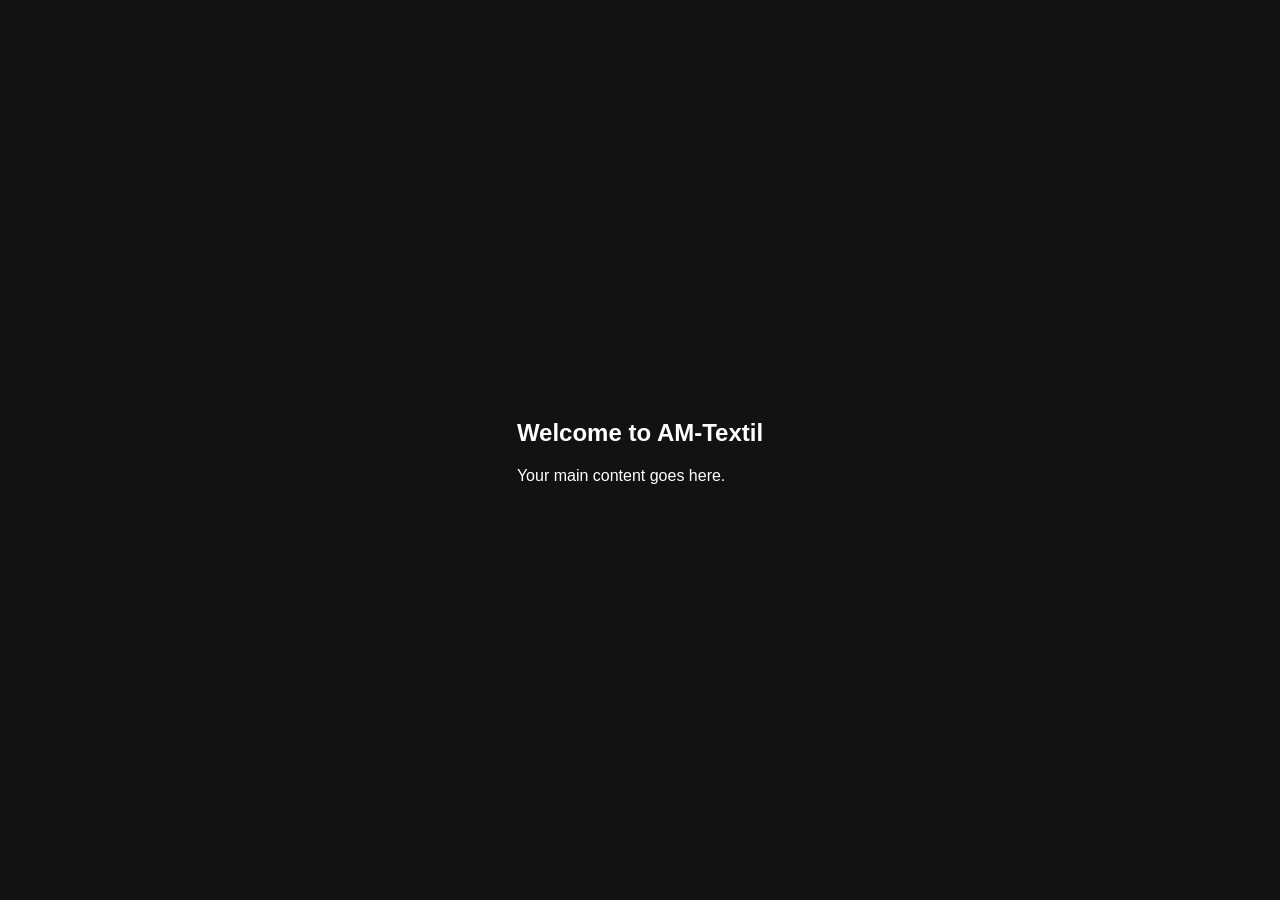
==== index.html @ fe7cc232 "Create index.html file with splash screen for AM-Textil" ====
<!DOCTYPE html>
<html lang="en">
<head>
    <meta charset="UTF-8">
    <meta name="viewport" content="width=device-width, initial-scale=1.0">
    <title>AM-Textil</title>
    <style>
        body, html {
            height: 100%;
            margin: 0;
            display: flex;
            justify-content: center;
            align-items: center;
            background-color: #121212;
            color: white;
            font-family: Arial, sans-serif;
            opacity: 0;
            animation: fadeIn 1s forwards;
        }
        @keyframes fadeIn {
            to { opacity: 1; }
        }
        .splash {
            position: absolute;
            top: 0;
            left: 0;
            right: 0;
            bottom: 0;
            display: flex;
            justify-content: center;
            align-items: center;
            background-color: rgba(18, 18, 18, 0.9);
            animation: splashFadeOut 2s 3s forwards;
        }
        @keyframes splashFadeOut {
            to { opacity: 0; }
        }
        .main {
            display: none;
        }
    </style>
    <script>
        window.onload = function() {
            document.querySelector('.splash').style.display = 'none';
            document.querySelector('.main').style.display = 'block';
        };
    </script>
</head>
<body>
    <div class="splash">
        <h1>AM-Textil</h1>
    </div>
    <div class="main">
        <h2>Welcome to AM-Textil</h2>
        <p>Your main content goes here.</p>
    </div>
</body>
</html>
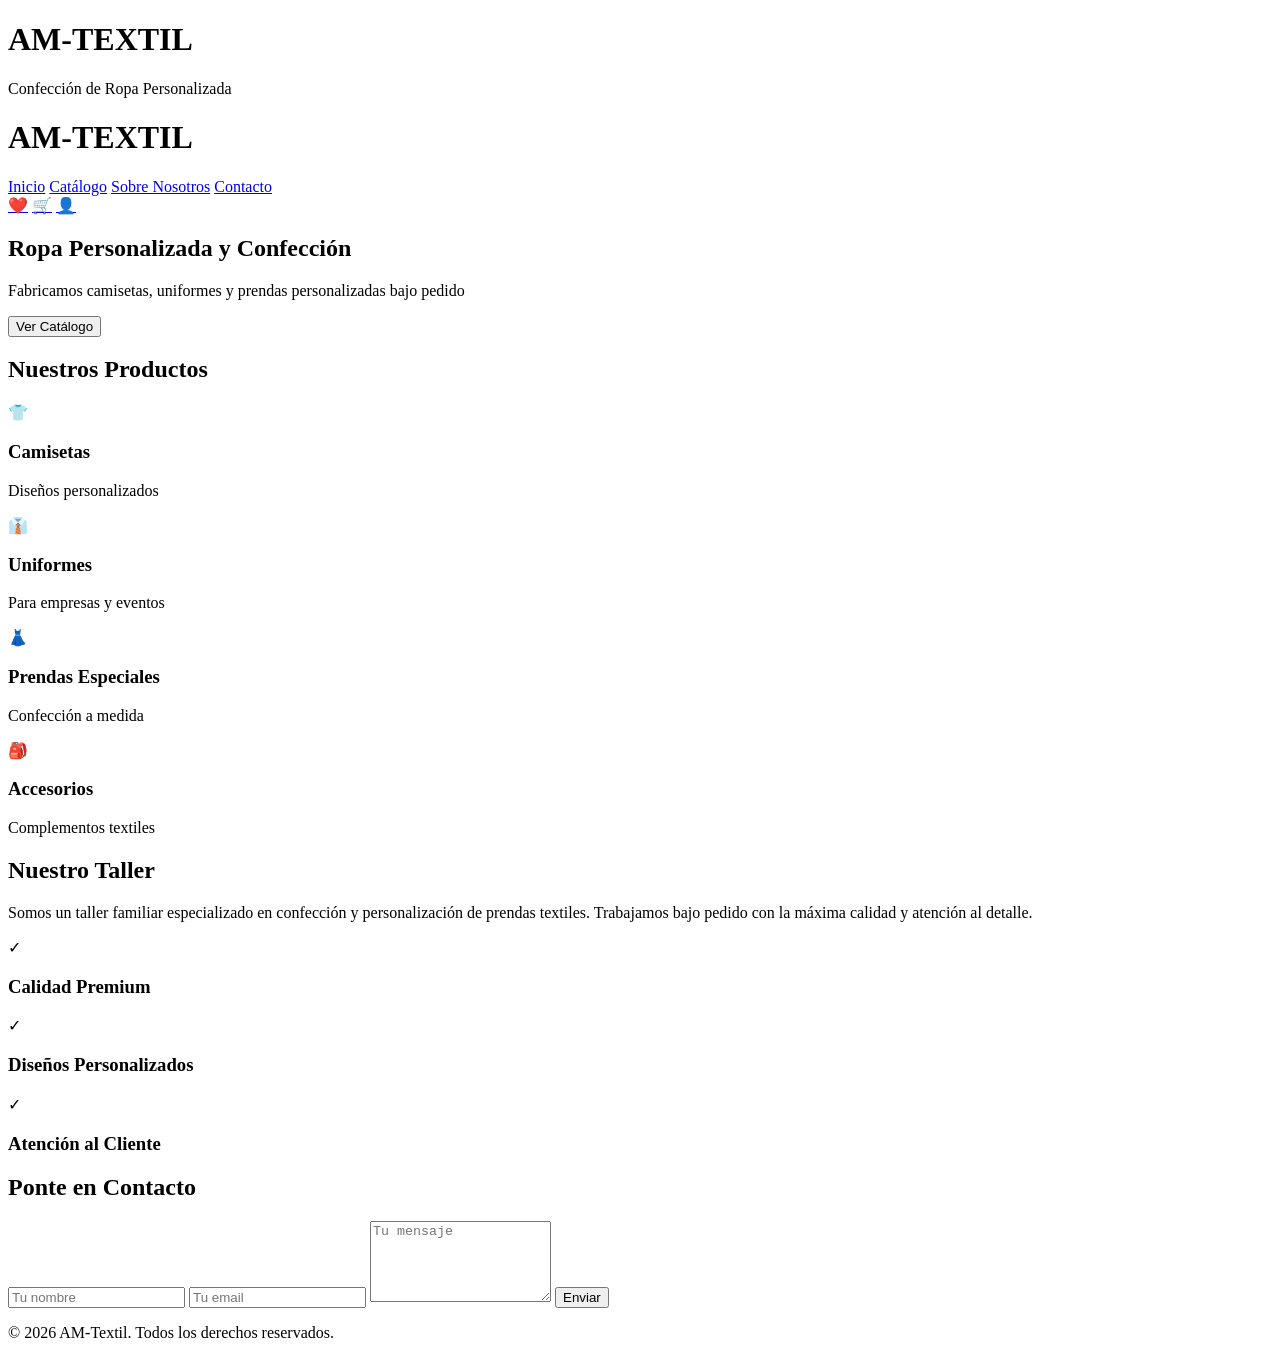
==== commit cc868c1b: "Add index.html with initial structure" ====
--- a/index.html
+++ b/index.html
@@ -1,58 +1,116 @@
 <!DOCTYPE html>
-<html lang="en">
+<html lang="es">
 <head>
     <meta charset="UTF-8">
     <meta name="viewport" content="width=device-width, initial-scale=1.0">
-    <title>AM-Textil</title>
-    <style>
-        body, html {
-            height: 100%;
-            margin: 0;
-            display: flex;
-            justify-content: center;
-            align-items: center;
-            background-color: #121212;
-            color: white;
-            font-family: Arial, sans-serif;
-            opacity: 0;
-            animation: fadeIn 1s forwards;
-        }
-        @keyframes fadeIn {
-            to { opacity: 1; }
-        }
-        .splash {
-            position: absolute;
-            top: 0;
-            left: 0;
-            right: 0;
-            bottom: 0;
-            display: flex;
-            justify-content: center;
-            align-items: center;
-            background-color: rgba(18, 18, 18, 0.9);
-            animation: splashFadeOut 2s 3s forwards;
-        }
-        @keyframes splashFadeOut {
-            to { opacity: 0; }
-        }
-        .main {
-            display: none;
-        }
-    </style>
-    <script>
-        window.onload = function() {
-            document.querySelector('.splash').style.display = 'none';
-            document.querySelector('.main').style.display = 'block';
-        };
-    </script>
+    <title>AM-Textil - Confección de Ropa</title>
+    <link rel="stylesheet" href="styles.css">
 </head>
 <body>
-    <div class="splash">
-        <h1>AM-Textil</h1>
+    <!-- SPLASH SCREEN -->
+    <div id="splash" class="splash-screen">
+        <div class="splash-content">
+            <h1 class="splash-title">AM-TEXTIL</h1>
+            <p class="splash-subtitle">Confección de Ropa Personalizada</p>
+            <div class="splash-line"></div>
+        </div>
     </div>
-    <div class="main">
-        <h2>Welcome to AM-Textil</h2>
-        <p>Your main content goes here.</p>
+
+    <!-- PÁGINA PRINCIPAL -->
+    <div id="mainContent" class="main-content">
+        <!-- HEADER -->
+        <header class="header">
+            <div class="header-container">
+                <div class="logo">
+                    <h1>AM-TEXTIL</h1>
+                </div>
+                <nav class="navbar">
+                    <a href="#inicio">Inicio</a>
+                    <a href="#catalogo">Catálogo</a>
+                    <a href="#sobre">Sobre Nosotros</a>
+                    <a href="#contacto">Contacto</a>
+                </nav>
+                <div class="header-icons">
+                    <a href="#" class="icon">❤️</a>
+                    <a href="#" class="icon">🛒</a>
+                    <a href="#" class="icon">👤</a>
+                </div>
+            </div>
+        </header>
+
+        <!-- HERO SECTION -->
+        <section id="inicio" class="hero">
+            <div class="hero-content">
+                <h2>Ropa Personalizada y Confección</h2>
+                <p>Fabricamos camisetas, uniformes y prendas personalizadas bajo pedido</p>
+                <button class="btn-primary">Ver Catálogo</button>
+            </div>
+        </section>
+
+        <!-- SECCIÓN DE CATEGORÍAS -->
+        <section id="catalogo" class="categories">
+            <h2>Nuestros Productos</h2>
+            <div class="categories-grid">
+                <div class="category-card">
+                    <div class="category-image">👕</div>
+                    <h3>Camisetas</h3>
+                    <p>Diseños personalizados</p>
+                </div>
+                <div class="category-card">
+                    <div class="category-image">👔</div>
+                    <h3>Uniformes</h3>
+                    <p>Para empresas y eventos</p>
+                </div>
+                <div class="category-card">
+                    <div class="category-image">👗</div>
+                    <h3>Prendas Especiales</h3>
+                    <p>Confección a medida</p>
+                </div>
+                <div class="category-card">
+                    <div class="category-image">🎒</div>
+                    <h3>Accesorios</h3>
+                    <p>Complementos textiles</p>
+                </div>
+            </div>
+        </section>
+
+        <!-- SECCIÓN SOBRE NOSOTROS -->
+        <section id="sobre" class="about">
+            <h2>Nuestro Taller</h2>
+            <p>Somos un taller familiar especializado en confección y personalización de prendas textiles. Trabajamos bajo pedido con la máxima calidad y atención al detalle.</p>
+            <div class="about-features">
+                <div class="feature">
+                    <span class="feature-icon">✓</span>
+                    <h3>Calidad Premium</h3>
+                </div>
+                <div class="feature">
+                    <span class="feature-icon">✓</span>
+                    <h3>Diseños Personalizados</h3>
+                </div>
+                <div class="feature">
+                    <span class="feature-icon">✓</span>
+                    <h3>Atención al Cliente</h3>
+                </div>
+            </div>
+        </section>
+
+        <!-- SECCIÓN CONTACTO -->
+        <section id="contacto" class="contact">
+            <h2>Ponte en Contacto</h2>
+            <form class="contact-form">
+                <input type="text" placeholder="Tu nombre" required>
+                <input type="email" placeholder="Tu email" required>
+                <textarea placeholder="Tu mensaje" rows="5" required></textarea>
+                <button type="submit" class="btn-primary">Enviar</button>
+            </form>
+        </section>
+
+        <!-- FOOTER -->
+        <footer class="footer">
+            <p>&copy; 2026 AM-Textil. Todos los derechos reservados.</p>
+        </footer>
     </div>
+
+    <script src="script.js"></script>
 </body>
 </html>
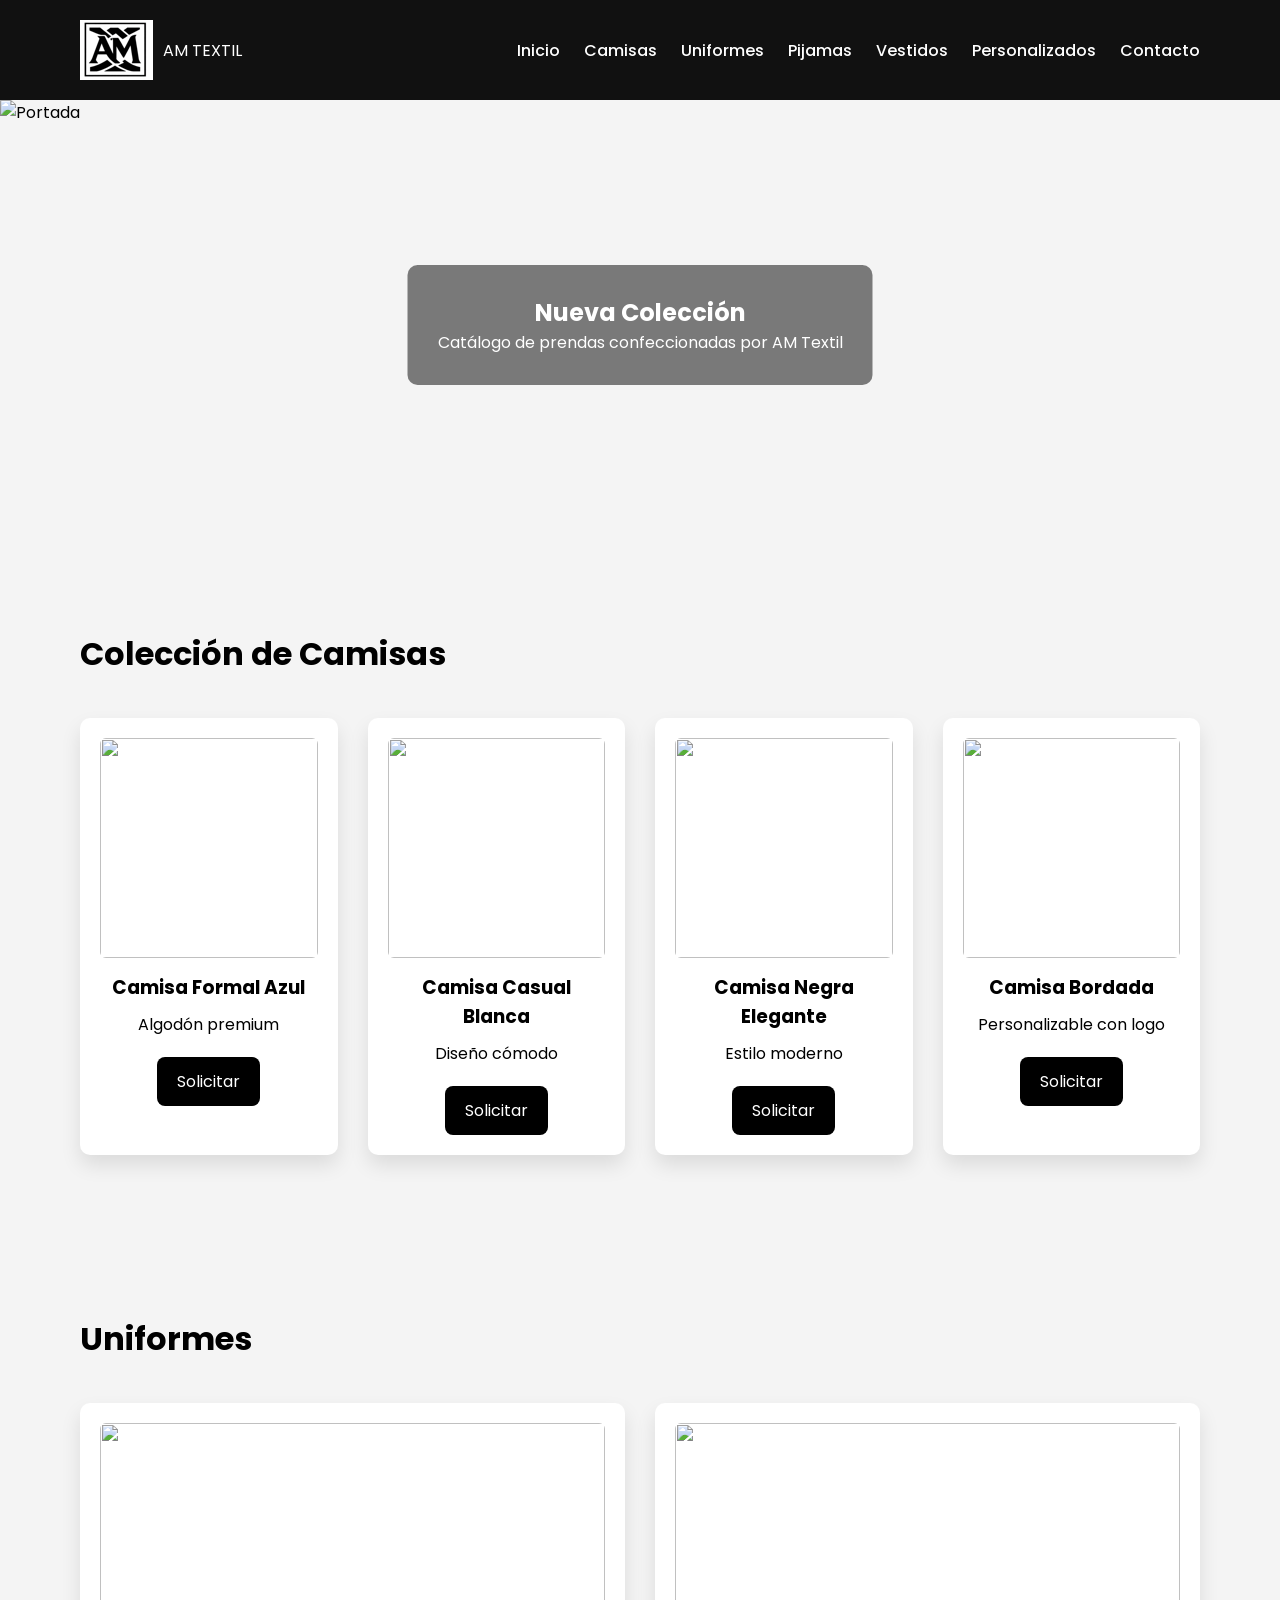
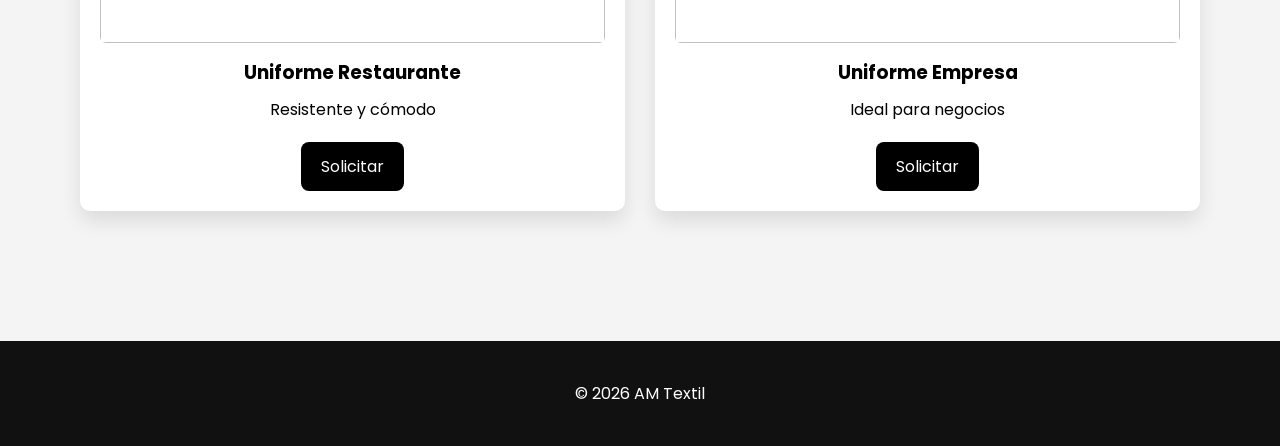
==== commit 83346903: "SE AGREGARON EL RESTO DE VISTAS SE AGREGARON VISTAS" ====
--- a/index.html
+++ b/index.html
@@ -1,116 +1,121 @@
 <!DOCTYPE html>
 <html lang="es">
 <head>
-    <meta charset="UTF-8">
-    <meta name="viewport" content="width=device-width, initial-scale=1.0">
-    <title>AM-Textil - Confección de Ropa</title>
-    <link rel="stylesheet" href="styles.css">
+<meta charset="UTF-8">
+<meta name="viewport" content="width=device-width, initial-scale=1.0">
+
+<title>Catálogo AM Textil</title>
+
+<link rel="stylesheet" href="styles.css">
+
+<link href="https://fonts.googleapis.com/css2?family=Poppins:wght@300;400;600;700&display=swap" rel="stylesheet">
+
 </head>
+
 <body>
-    <!-- SPLASH SCREEN -->
-    <div id="splash" class="splash-screen">
-        <div class="splash-content">
-            <h1 class="splash-title">AM-TEXTIL</h1>
-            <p class="splash-subtitle">Confección de Ropa Personalizada</p>
-            <div class="splash-line"></div>
-        </div>
-    </div>
 
-    <!-- PÁGINA PRINCIPAL -->
-    <div id="mainContent" class="main-content">
-        <!-- HEADER -->
-        <header class="header">
-            <div class="header-container">
-                <div class="logo">
-                    <h1>AM-TEXTIL</h1>
-                </div>
-                <nav class="navbar">
-                    <a href="#inicio">Inicio</a>
-                    <a href="#catalogo">Catálogo</a>
-                    <a href="#sobre">Sobre Nosotros</a>
-                    <a href="#contacto">Contacto</a>
-                </nav>
-                <div class="header-icons">
-                    <a href="#" class="icon">❤️</a>
-                    <a href="#" class="icon">🛒</a>
-                    <a href="#" class="icon">👤</a>
-                </div>
-            </div>
-        </header>
+<header class="header">
 
-        <!-- HERO SECTION -->
-        <section id="inicio" class="hero">
-            <div class="hero-content">
-                <h2>Ropa Personalizada y Confección</h2>
-                <p>Fabricamos camisetas, uniformes y prendas personalizadas bajo pedido</p>
-                <button class="btn-primary">Ver Catálogo</button>
-            </div>
-        </section>
+<div class="brand">
+    <img src="images/logo.png" alt="AM Textil" class="logo">
+    <span>AM TEXTIL</span>
+</div>
 
-        <!-- SECCIÓN DE CATEGORÍAS -->
-        <section id="catalogo" class="categories">
-            <h2>Nuestros Productos</h2>
-            <div class="categories-grid">
-                <div class="category-card">
-                    <div class="category-image">👕</div>
-                    <h3>Camisetas</h3>
-                    <p>Diseños personalizados</p>
-                </div>
-                <div class="category-card">
-                    <div class="category-image">👔</div>
-                    <h3>Uniformes</h3>
-                    <p>Para empresas y eventos</p>
-                </div>
-                <div class="category-card">
-                    <div class="category-image">👗</div>
-                    <h3>Prendas Especiales</h3>
-                    <p>Confección a medida</p>
-                </div>
-                <div class="category-card">
-                    <div class="category-image">🎒</div>
-                    <h3>Accesorios</h3>
-                    <p>Complementos textiles</p>
-                </div>
-            </div>
-        </section>
+<nav>
+<a href="index.html">Inicio</a>
+<a href="camisas.html">Camisas</a>
+<a href="uniformes.html">Uniformes</a>
+<a href="pijamas.html">Pijamas</a>
+<a href="vestidos.html">Vestidos</a>
+<a href="personalizados.html">Personalizados</a>
+<a href="contacto.html">Contacto</a>
+</nav>
 
-        <!-- SECCIÓN SOBRE NOSOTROS -->
-        <section id="sobre" class="about">
-            <h2>Nuestro Taller</h2>
-            <p>Somos un taller familiar especializado en confección y personalización de prendas textiles. Trabajamos bajo pedido con la máxima calidad y atención al detalle.</p>
-            <div class="about-features">
-                <div class="feature">
-                    <span class="feature-icon">✓</span>
-                    <h3>Calidad Premium</h3>
-                </div>
-                <div class="feature">
-                    <span class="feature-icon">✓</span>
-                    <h3>Diseños Personalizados</h3>
-                </div>
-                <div class="feature">
-                    <span class="feature-icon">✓</span>
-                    <h3>Atención al Cliente</h3>
-                </div>
-            </div>
-        </section>
+</header>
 
-        <!-- SECCIÓN CONTACTO -->
-        <section id="contacto" class="contact">
-            <h2>Ponte en Contacto</h2>
-            <form class="contact-form">
-                <input type="text" placeholder="Tu nombre" required>
-                <input type="email" placeholder="Tu email" required>
-                <textarea placeholder="Tu mensaje" rows="5" required></textarea>
-                <button type="submit" class="btn-primary">Enviar</button>
-            </form>
-        </section>
 
-        <!-- FOOTER -->
-        <footer class="footer">
-            <p>&copy; 2026 AM-Textil. Todos los derechos reservados.</p>
-        </footer>
-    </div>
+<section class="hero">
 
-    <script src="script.js"></script>
+<img src="images/portada.jpg" alt="Portada">
+
+<div class="hero-text">
+
+<h2>Nueva Colección</h2>
+
+<p>Catálogo de prendas confeccionadas por AM Textil</p>
+
+</div>
+
+</section>
+
+
+<section class="catalog">
+
+<h2>Colección de Camisas</h2>
+
+<div class="products">
+
+<div class="product">
+<img src="images/camisa1.jpg" alt="">
+<h3>Camisa Formal Azul</h3>
+<p>Algodón premium</p>
+<a class="btn" href="#">Solicitar</a>
+</div>
+
+<div class="product">
+<img src="images/camisa2.jpg" alt="">
+<h3>Camisa Casual Blanca</h3>
+<p>Diseño cómodo</p>
+<a class="btn" href="#">Solicitar</a>
+</div>
+
+<div class="product">
+<img src="images/camisa3.jpg" alt="">
+<h3>Camisa Negra Elegante</h3>
+<p>Estilo moderno</p>
+<a class="btn" href="#">Solicitar</a>
+</div>
+
+<div class="product">
+<img src="images/camisa1.jpg" alt="">
+<h3>Camisa Bordada</h3>
+<p>Personalizable con logo</p>
+<a class="btn" href="#">Solicitar</a>
+</div>
+
+</div>
+
+</section>
+
+
+<section class="catalog">
+
+<h2>Uniformes</h2>
+
+<div class="products">
+
+<div class="product">
+<img src="images/camisa2.jpg" alt="">
+<h3>Uniforme Restaurante</h3>
+<p>Resistente y cómodo</p>
+<a class="btn" href="#">Solicitar</a>
+</div>
+
+<div class="product">
+<img src="images/camisa3.jpg" alt="">
+<h3>Uniforme Empresa</h3>
+<p>Ideal para negocios</p>
+<a class="btn" href="#">Solicitar</a>
+</div>
+
+</div>
+
+</section>
+
+
+<footer>
+<p>© 2026 AM Textil</p>
+</footer>
+
 </body>
 </html>
--- a/styles.css
+++ b/styles.css
@@ -0,0 +1,244 @@
+*{
+margin:0;
+padding:0;
+box-sizing:border-box;
+}
+
+body{
+font-family:'Poppins',sans-serif;
+background:#f4f4f4;
+}
+
+/* HEADER */
+.header{
+display:flex;
+justify-content:space-between;
+align-items:center;
+padding:20px 80px;
+background:#111;
+color:white;
+}
+
+.brand{
+display:flex;
+align-items:center;
+gap:10px;
+}
+
+.logo{
+height:60px;
+}
+
+.header nav a{
+color:white;
+margin-left:20px;
+text-decoration:none;
+font-weight:500;
+}
+
+/* HERO */
+.hero{
+position:relative;
+height:450px;
+overflow:hidden;
+}
+
+.hero img{
+width:100%;
+height:100%;
+object-fit:cover;
+}
+
+.hero-text{
+position:absolute;
+top:50%;
+left:50%;
+transform:translate(-50%,-50%);
+color:white;
+text-align:center;
+background:rgba(0,0,0,0.5);
+padding:30px;
+border-radius:10px;
+}
+
+/* CATÁLOGO */
+.catalog{
+padding:80px;
+}
+
+.catalog h2{
+margin-bottom:40px;
+font-size:32px;
+}
+
+/* GRID PRO (mejor que flex repetido) */
+.products{
+display:grid;
+grid-template-columns:repeat(auto-fit,minmax(250px,1fr));
+gap:30px;
+}
+
+/* TARJETAS */
+.product{
+background:white;
+padding:20px;
+border-radius:10px;
+box-shadow:0 10px 20px rgba(0,0,0,0.1);
+text-align:center;
+transition:.3s;
+}
+
+.product:hover{
+transform:translateY(-5px);
+}
+
+.product img{
+width:100%;
+height:220px;
+object-fit:cover;
+border-radius:6px;
+margin-bottom:15px;
+}
+
+.product h3{
+margin-bottom:10px;
+}
+
+/* BOTÓN */
+.btn{
+display:inline-block;
+margin-top:10px;
+padding:10px 20px;
+background:black;
+color:white;
+text-decoration:none;
+border-radius:5px;
+transition:.3s;
+}
+
+.btn:hover{
+background:#333;
+}
+
+/* FOOTER */
+footer{
+text-align:center;
+padding:40px;
+background:#111;
+color:white;
+margin-top:50px;
+}
+
+/* BUSCADOR (si lo usas después) */
+.buscador{
+width:300px;
+padding:10px;
+margin:20px auto;
+display:block;
+border-radius:5px;
+border:1px solid #ccc;
+font-size:16px;
+}
+
+.pedido-container {
+  max-width: 500px;
+  margin: 80px auto;
+  text-align: center;
+  background: white;
+  padding: 30px;
+  border-radius: 12px;
+  box-shadow: 0 5px 15px rgba(0,0,0,0.1);
+}
+
+.btn {
+  display: inline-block;
+  margin-top: 20px;
+  padding: 12px 20px;
+  background: black;
+  color: white;
+  text-decoration: none;
+  border-radius: 8px;
+}
+
+
+/* SECCIÓN PEDIDO */
+.pedido-section {
+  display: flex;
+  justify-content: center;
+  align-items: center;
+  height: 80vh;
+  background: linear-gradient(135deg, #f5f5f5, #eaeaea);
+}
+
+/* TARJETA */
+.pedido-card {
+  background: white;
+  padding: 40px;
+  border-radius: 15px;
+  max-width: 500px;
+  text-align: center;
+  box-shadow: 0 10px 25px rgba(0,0,0,0.1);
+  animation: fadeIn 0.6s ease;
+}
+
+.pedido-card h2 {
+  margin-bottom: 10px;
+}
+
+.info {
+  color: #777;
+  margin-bottom: 20px;
+}
+
+/* DETALLES */
+.detalle {
+  text-align: left;
+  margin-bottom: 20px;
+}
+
+.detalle ul {
+  margin-top: 10px;
+  padding-left: 20px;
+}
+
+.detalle li {
+  margin-bottom: 8px;
+}
+
+/* PASOS */
+.pasos {
+  margin-bottom: 20px;
+}
+
+.pasos h3 {
+  margin-bottom: 10px;
+}
+
+/* BOTÓN WHATSAPP */
+.btn-whatsapp {
+  display: inline-block;
+  padding: 14px 25px;
+  background: #25D366;
+  color: white;
+  text-decoration: none;
+  border-radius: 10px;
+  font-weight: bold;
+  transition: 0.3s;
+}
+
+.btn-whatsapp:hover {
+  background: #1ebe5d;
+  transform: scale(1.05);
+}
+
+/* ANIMACIÓN */
+@keyframes fadeIn {
+  from {
+    opacity: 0;
+    transform: translateY(20px);
+  }
+  to {
+    opacity: 1;
+    transform: translateY(0);
+  }
+}
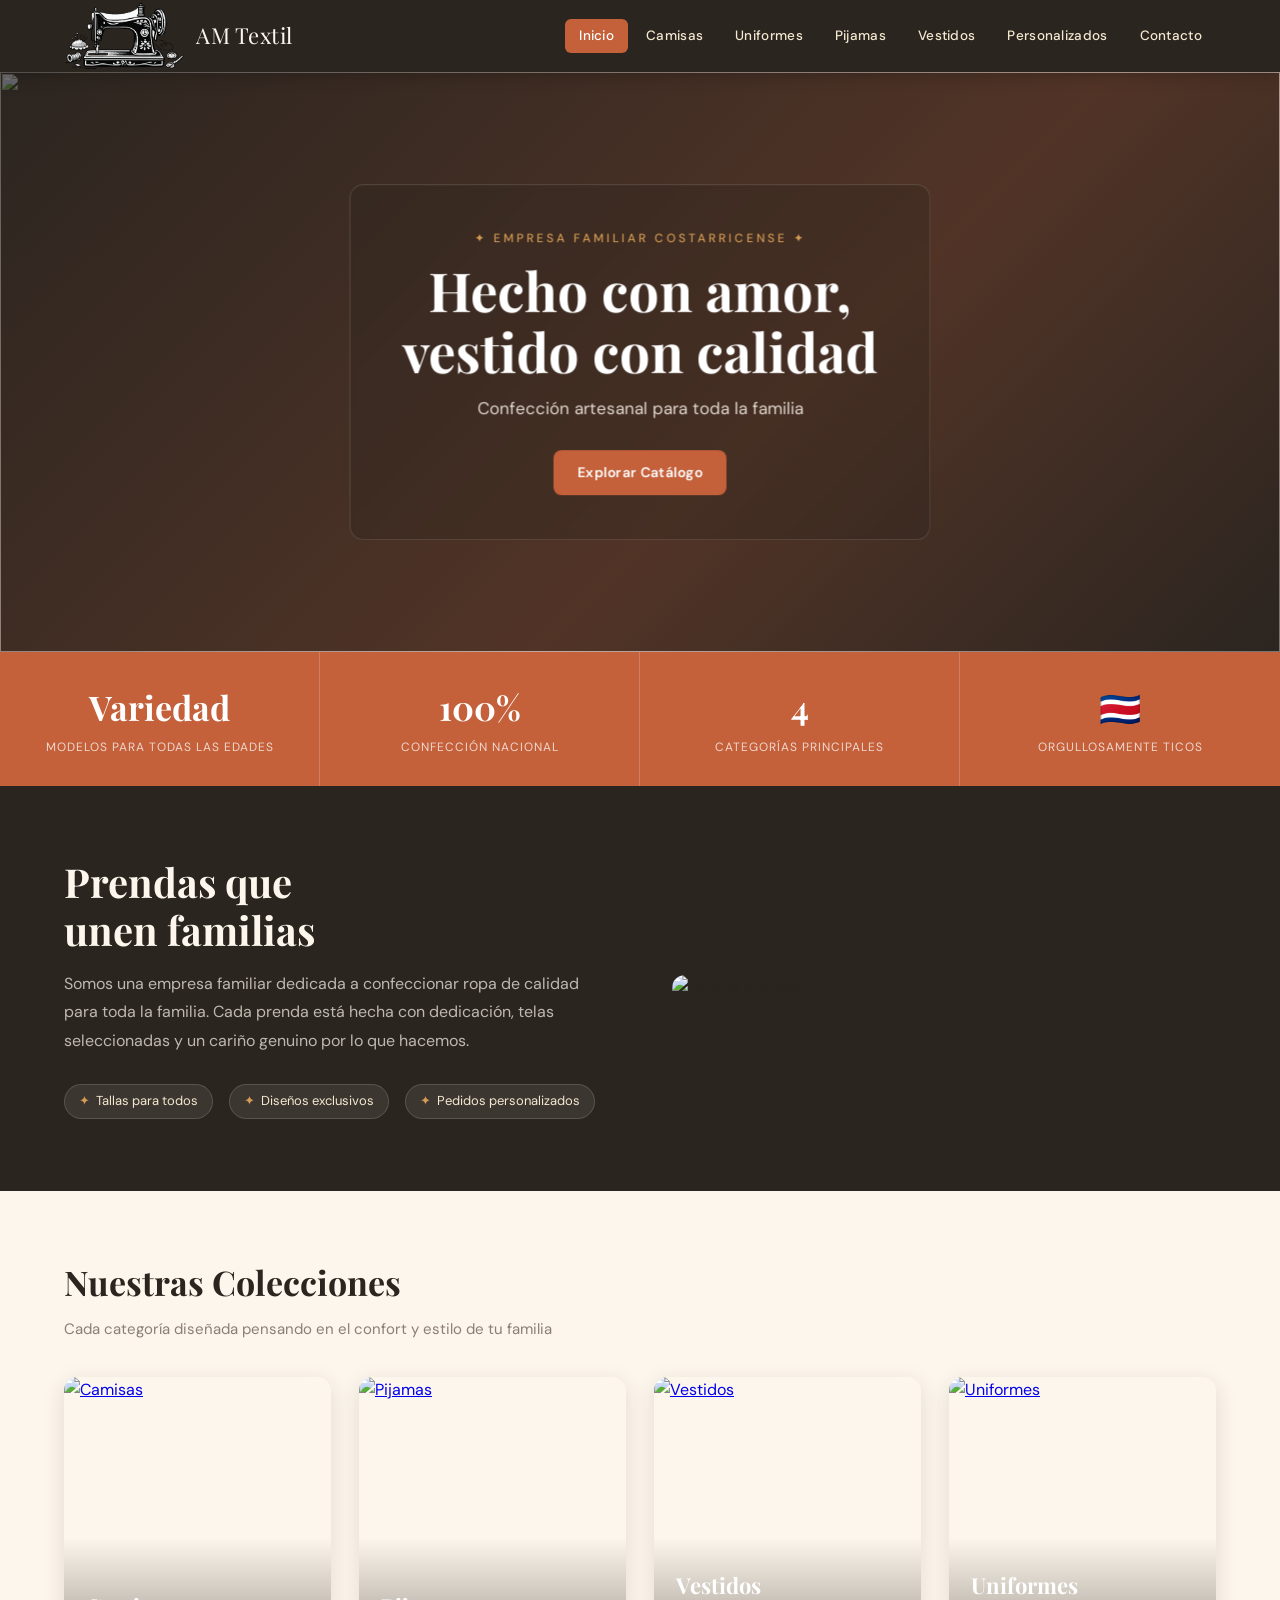
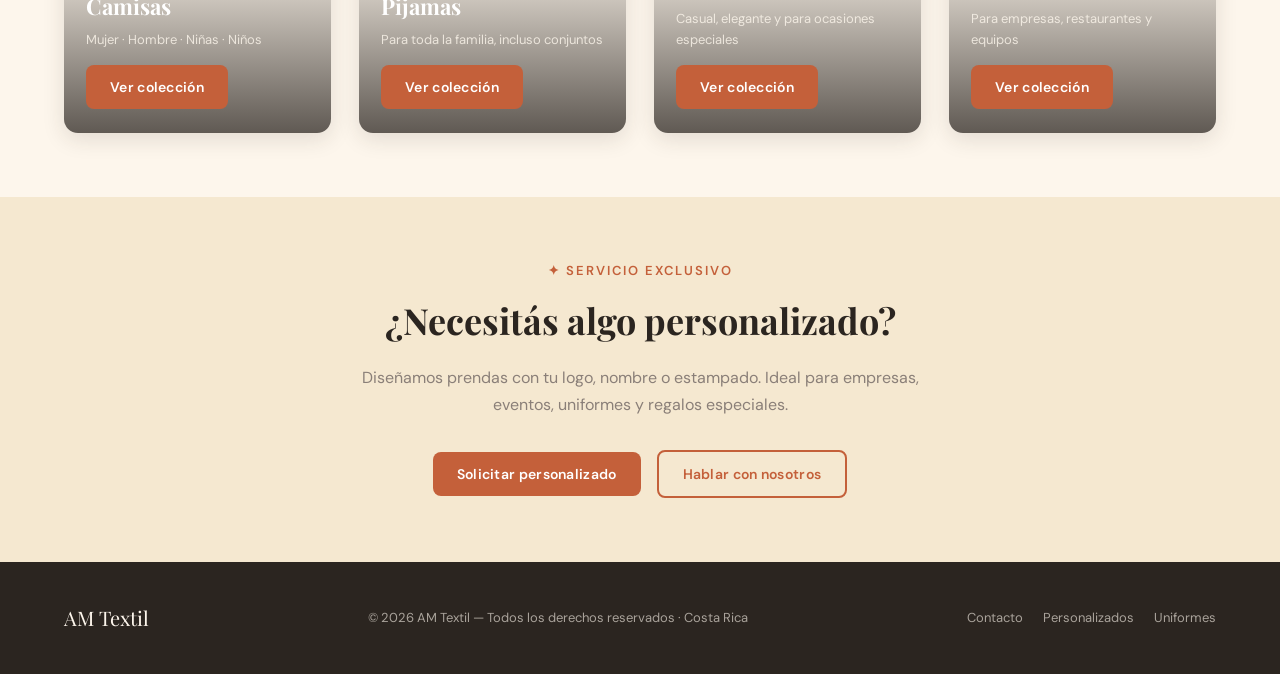
==== commit e8cdca04: "Add files via upload" ====
--- a/index.html
+++ b/index.html
@@ -1,121 +1,195 @@
-<!DOCTYPE html>
-<html lang="es">
-<head>
-<meta charset="UTF-8">
-<meta name="viewport" content="width=device-width, initial-scale=1.0">
-
-<title>Catálogo AM Textil</title>
-
-<link rel="stylesheet" href="styles.css">
-
-<link href="https://fonts.googleapis.com/css2?family=Poppins:wght@300;400;600;700&display=swap" rel="stylesheet">
-
-</head>
-
-<body>
-
-<header class="header">
-
-<div class="brand">
-    <img src="images/logo.png" alt="AM Textil" class="logo">
-    <span>AM TEXTIL</span>
-</div>
-
-<nav>
-<a href="index.html">Inicio</a>
-<a href="camisas.html">Camisas</a>
-<a href="uniformes.html">Uniformes</a>
-<a href="pijamas.html">Pijamas</a>
-<a href="vestidos.html">Vestidos</a>
-<a href="personalizados.html">Personalizados</a>
-<a href="contacto.html">Contacto</a>
-</nav>
-
-</header>
-
-
-<section class="hero">
-
-<img src="images/portada.jpg" alt="Portada">
-
-<div class="hero-text">
-
-<h2>Nueva Colección</h2>
-
-<p>Catálogo de prendas confeccionadas por AM Textil</p>
-
-</div>
-
-</section>
-
-
-<section class="catalog">
-
-<h2>Colección de Camisas</h2>
-
-<div class="products">
-
-<div class="product">
-<img src="images/camisa1.jpg" alt="">
-<h3>Camisa Formal Azul</h3>
-<p>Algodón premium</p>
-<a class="btn" href="#">Solicitar</a>
-</div>
-
-<div class="product">
-<img src="images/camisa2.jpg" alt="">
-<h3>Camisa Casual Blanca</h3>
-<p>Diseño cómodo</p>
-<a class="btn" href="#">Solicitar</a>
-</div>
-
-<div class="product">
-<img src="images/camisa3.jpg" alt="">
-<h3>Camisa Negra Elegante</h3>
-<p>Estilo moderno</p>
-<a class="btn" href="#">Solicitar</a>
-</div>
-
-<div class="product">
-<img src="images/camisa1.jpg" alt="">
-<h3>Camisa Bordada</h3>
-<p>Personalizable con logo</p>
-<a class="btn" href="#">Solicitar</a>
-</div>
-
-</div>
-
-</section>
-
-
-<section class="catalog">
-
-<h2>Uniformes</h2>
-
-<div class="products">
-
-<div class="product">
-<img src="images/camisa2.jpg" alt="">
-<h3>Uniforme Restaurante</h3>
-<p>Resistente y cómodo</p>
-<a class="btn" href="#">Solicitar</a>
-</div>
-
-<div class="product">
-<img src="images/camisa3.jpg" alt="">
-<h3>Uniforme Empresa</h3>
-<p>Ideal para negocios</p>
-<a class="btn" href="#">Solicitar</a>
-</div>
-
-</div>
-
-</section>
-
-
-<footer>
-<p>© 2026 AM Textil</p>
-</footer>
-
-</body>
+<!DOCTYPE html>
+<html lang="es">
+<head>
+<meta charset="UTF-8">
+<meta name="viewport" content="width=device-width, initial-scale=1.0">
+<title>AM Textil — Confección Familiar Costarricense</title>
+<link rel="stylesheet" href="styles.css">
+</head>
+<body>
+
+<!-- ══════════════ HEADER ══════════════ -->
+<header class="header">
+  <div class="brand">
+    <img src="images/logo.png" alt="AM Textil" class="logo">
+    <span class="brand-name">AM Textil</span>
+  </div>
+
+  <div class="menu-toggle" id="menuToggle" aria-label="Menú">
+    <span></span><span></span><span></span>
+  </div>
+
+  <nav id="mainNav">
+    <a href="index.html" class="active">Inicio</a>
+    <a href="camisas.html">Camisas</a>
+    <a href="uniformes.html">Uniformes</a>
+    <a href="pijamas.html">Pijamas</a>
+    <a href="vestidos.html">Vestidos</a>
+    <a href="personalizados.html">Personalizados</a>
+    <a href="contacto.html">Contacto</a>
+  </nav>
+</header>
+
+<!-- ══════════════ HERO / CAROUSEL ══════════════ -->
+<section class="hero">
+  <div class="slides">
+    <img src="imagenes/camisa mujer/f1.png" class="slide active" alt="">
+    <img src="imagenes/camisas hombre/c1.png" class="slide" alt="">
+    <img src="imagenes/pijamas mujer/1.png" class="slide" alt="">
+    <img src="imagenes/pijamas familiar/f1.png" class="slide" alt="">
+    <img src="imagenes/camisas ninas/m1.png" class="slide" alt="">
+    <img src="imagenes/camisa ninos/n1.png" class="slide" alt="">
+  </div>
+
+  <div class="hero-text">
+    <p class="subtag">✦ Empresa Familiar Costarricense ✦</p>
+    <h2>Hecho con amor,<br>vestido con calidad</h2>
+    <p>Confección artesanal para toda la familia</p>
+    <a href="camisas.html" class="btn">Explorar Catálogo</a>
+  </div>
+
+  <div class="dots" id="heroDots"></div>
+</section>
+
+<!-- ══════════════ STATS ══════════════ -->
+<div class="stats-strip">
+  <div class="stat-item">
+    <div class="stat-num">Variedad</div>
+    <div class="stat-label">Modelos para todas las edades</div>
+  </div>
+  <div class="stat-item">
+    <div class="stat-num">100%</div>
+    <div class="stat-label">Confección nacional</div>
+  </div>
+  <div class="stat-item">
+    <div class="stat-num">4</div>
+    <div class="stat-label">Categorías principales</div>
+  </div>
+  <div class="stat-item">
+    <div class="stat-num">🇨🇷</div>
+    <div class="stat-label">Orgullosamente ticos</div>
+  </div>
+</div>
+
+<!-- ══════════════ INTRO ══════════════ -->
+<div class="home-intro">
+  <div class="home-intro-text">
+    <h2>Prendas que<br>unen familias</h2>
+    <p>Somos una empresa familiar dedicada a confeccionar ropa de calidad para toda la familia. Cada prenda está hecha con dedicación, telas seleccionadas y un cariño genuino por lo que hacemos.</p>
+    <div class="home-intro-badges">
+      <span class="badge"><span>✦</span> Tallas para todos</span>
+      <span class="badge"><span>✦</span> Diseños exclusivos</span>
+      <span class="badge"><span>✦</span> Pedidos personalizados</span>
+    </div>
+  </div>
+  <div class="home-intro-img">
+    <img src="imagenes/pijamas familiar/f1.png" alt="Familia AM Textil">
+  </div>
+</div>
+
+<!-- ══════════════ COLECCIONES ══════════════ -->
+<section class="catalog">
+  <h2 class="section-title">Nuestras Colecciones</h2>
+  <p class="section-sub">Cada categoría diseñada pensando en el confort y estilo de tu familia</p>
+
+  <div class="collections-grid">
+
+    <a href="camisas.html" class="collection-card fade-up">
+      <img src="imagenes/camisa mujer/f1.png" alt="Camisas">
+      <div class="collection-info">
+        <h3>Camisas</h3>
+        <p>Mujer · Hombre · Niñas · Niños</p>
+        <span class="btn">Ver colección</span>
+      </div>
+    </a>
+
+    <a href="pijamas.html" class="collection-card fade-up">
+      <img src="imagenes/pijamas mujer/1.png" alt="Pijamas">
+      <div class="collection-info">
+        <h3>Pijamas</h3>
+        <p>Para toda la familia, incluso conjuntos</p>
+        <span class="btn">Ver colección</span>
+      </div>
+    </a>
+
+    <a href="vestidos.html" class="collection-card fade-up">
+      <img src="imagenes/vestidos/v1.png" alt="Vestidos">
+      <div class="collection-info">
+        <h3>Vestidos</h3>
+        <p>Casual, elegante y para ocasiones especiales</p>
+        <span class="btn">Ver colección</span>
+      </div>
+    </a>
+
+    <a href="uniformes.html" class="collection-card fade-up">
+      <img src="imagenes/camisas hombre/c5.png" alt="Uniformes">
+      <div class="collection-info">
+        <h3>Uniformes</h3>
+        <p>Para empresas, restaurantes y equipos</p>
+        <span class="btn">Ver colección</span>
+      </div>
+    </a>
+
+  </div>
+</section>
+
+<!-- ══════════════ PERSONALIZADOS CTA ══════════════ -->
+<section style="background:var(--crema2); padding:64px;">
+  <div style="max-width:620px; margin:0 auto; text-align:center;">
+    <p style="font-size:13px;letter-spacing:2px;text-transform:uppercase;color:var(--terracota);font-weight:600;margin-bottom:10px;">✦ Servicio exclusivo</p>
+    <h2 style="font-family:var(--font-display);font-size:36px;margin-bottom:14px;color:var(--carbon);">¿Necesitás algo personalizado?</h2>
+    <p style="color:var(--gris);font-size:16px;line-height:1.7;margin-bottom:32px;">Diseñamos prendas con tu logo, nombre o estampado. Ideal para empresas, eventos, uniformes y regalos especiales.</p>
+    <a href="personalizados.html" class="btn" style="margin-right:12px;">Solicitar personalizado</a>
+    <a href="contacto.html" class="btn btn-outline">Hablar con nosotros</a>
+  </div>
+</section>
+
+<!-- ══════════════ FOOTER ══════════════ -->
+<footer>
+  <div class="footer-brand">AM Textil</div>
+  <div class="footer-copy">© 2026 AM Textil — Todos los derechos reservados · Costa Rica</div>
+  <div class="footer-links">
+    <a href="contacto.html">Contacto</a>
+    <a href="personalizados.html">Personalizados</a>
+    <a href="uniformes.html">Uniformes</a>
+  </div>
+</footer>
+
+<script src="script.js"></script>
+<script>
+  // Carousel
+  const slides = document.querySelectorAll(".slide");
+  const dotsContainer = document.getElementById("heroDots");
+  let current = 0;
+
+  slides.forEach((_,i) => {
+    const d = document.createElement("div");
+    d.classList.add("dot");
+    if(i===0) d.classList.add("active");
+    d.addEventListener("click", () => goTo(i));
+    dotsContainer.appendChild(d);
+  });
+
+  function goTo(n) {
+    slides[current].classList.remove("active");
+    document.querySelectorAll(".dot")[current].classList.remove("active");
+    current = n;
+    slides[current].classList.add("active");
+    document.querySelectorAll(".dot")[current].classList.add("active");
+  }
+
+  setInterval(() => goTo((current + 1) % slides.length), 4500);
+
+  // Fade-up scroll
+  const observer = new IntersectionObserver(entries => {
+    entries.forEach(e => { if(e.isIntersecting) e.target.classList.add("visible"); });
+  }, { threshold: 0.15 });
+  document.querySelectorAll(".fade-up").forEach(el => observer.observe(el));
+
+  // Mobile menu
+  document.getElementById("menuToggle").addEventListener("click", () => {
+    document.getElementById("mainNav").classList.toggle("open");
+  });
+</script>
+</body>
 </html>
--- a/styles.css
+++ b/styles.css
@@ -1,244 +1,769 @@
-*{
-margin:0;
-padding:0;
-box-sizing:border-box;
-}
-
-body{
-font-family:'Poppins',sans-serif;
-background:#f4f4f4;
-}
-
-/* HEADER */
-.header{
-display:flex;
-justify-content:space-between;
-align-items:center;
-padding:20px 80px;
-background:#111;
-color:white;
-}
-
-.brand{
-display:flex;
-align-items:center;
-gap:10px;
-}
-
-.logo{
-height:60px;
-}
-
-.header nav a{
-color:white;
-margin-left:20px;
-text-decoration:none;
-font-weight:500;
-}
-
-/* HERO */
-.hero{
-position:relative;
-height:450px;
-overflow:hidden;
-}
-
-.hero img{
-width:100%;
-height:100%;
-object-fit:cover;
-}
-
-.hero-text{
-position:absolute;
-top:50%;
-left:50%;
-transform:translate(-50%,-50%);
-color:white;
-text-align:center;
-background:rgba(0,0,0,0.5);
-padding:30px;
-border-radius:10px;
-}
-
-/* CATÁLOGO */
-.catalog{
-padding:80px;
-}
-
-.catalog h2{
-margin-bottom:40px;
-font-size:32px;
-}
-
-/* GRID PRO (mejor que flex repetido) */
-.products{
-display:grid;
-grid-template-columns:repeat(auto-fit,minmax(250px,1fr));
-gap:30px;
-}
-
-/* TARJETAS */
-.product{
-background:white;
-padding:20px;
-border-radius:10px;
-box-shadow:0 10px 20px rgba(0,0,0,0.1);
-text-align:center;
-transition:.3s;
-}
-
-.product:hover{
-transform:translateY(-5px);
-}
-
-.product img{
-width:100%;
-height:220px;
-object-fit:cover;
-border-radius:6px;
-margin-bottom:15px;
-}
-
-.product h3{
-margin-bottom:10px;
-}
-
-/* BOTÓN */
-.btn{
-display:inline-block;
-margin-top:10px;
-padding:10px 20px;
-background:black;
-color:white;
-text-decoration:none;
-border-radius:5px;
-transition:.3s;
-}
-
-.btn:hover{
-background:#333;
-}
-
-/* FOOTER */
-footer{
-text-align:center;
-padding:40px;
-background:#111;
-color:white;
-margin-top:50px;
-}
-
-/* BUSCADOR (si lo usas después) */
-.buscador{
-width:300px;
-padding:10px;
-margin:20px auto;
-display:block;
-border-radius:5px;
-border:1px solid #ccc;
-font-size:16px;
-}
-
-.pedido-container {
-  max-width: 500px;
-  margin: 80px auto;
-  text-align: center;
-  background: white;
-  padding: 30px;
-  border-radius: 12px;
-  box-shadow: 0 5px 15px rgba(0,0,0,0.1);
-}
-
-.btn {
-  display: inline-block;
-  margin-top: 20px;
-  padding: 12px 20px;
-  background: black;
-  color: white;
-  text-decoration: none;
-  border-radius: 8px;
-}
-
-
-/* SECCIÓN PEDIDO */
-.pedido-section {
-  display: flex;
-  justify-content: center;
-  align-items: center;
-  height: 80vh;
-  background: linear-gradient(135deg, #f5f5f5, #eaeaea);
-}
-
-/* TARJETA */
-.pedido-card {
-  background: white;
-  padding: 40px;
-  border-radius: 15px;
-  max-width: 500px;
-  text-align: center;
-  box-shadow: 0 10px 25px rgba(0,0,0,0.1);
-  animation: fadeIn 0.6s ease;
-}
-
-.pedido-card h2 {
-  margin-bottom: 10px;
-}
-
-.info {
-  color: #777;
-  margin-bottom: 20px;
-}
-
-/* DETALLES */
-.detalle {
-  text-align: left;
-  margin-bottom: 20px;
-}
-
-.detalle ul {
-  margin-top: 10px;
-  padding-left: 20px;
-}
-
-.detalle li {
-  margin-bottom: 8px;
-}
-
-/* PASOS */
-.pasos {
-  margin-bottom: 20px;
-}
-
-.pasos h3 {
-  margin-bottom: 10px;
-}
-
-/* BOTÓN WHATSAPP */
-.btn-whatsapp {
-  display: inline-block;
-  padding: 14px 25px;
-  background: #25D366;
-  color: white;
-  text-decoration: none;
-  border-radius: 10px;
-  font-weight: bold;
-  transition: 0.3s;
-}
-
-.btn-whatsapp:hover {
-  background: #1ebe5d;
-  transform: scale(1.05);
-}
-
-/* ANIMACIÓN */
-@keyframes fadeIn {
-  from {
-    opacity: 0;
-    transform: translateY(20px);
-  }
-  to {
-    opacity: 1;
-    transform: translateY(0);
-  }
+/* =====================================================
+   AM TEXTIL — Estilos Globales
+   Paleta: Terracota · Crema · Ocre · Verde Oliva
+   Tipografía: Playfair Display + DM Sans
+===================================================== */
+
+@import url('https://fonts.googleapis.com/css2?family=Playfair+Display:wght@400;600;700&family=DM+Sans:wght@300;400;500;600&display=swap');
+
+/* ── Variables ── */
+:root {
+  --terracota:  #C4603A;
+  --terracota2: #A84E2C;
+  --ocre:       #D49B54;
+  --crema:      #FDF6EC;
+  --crema2:     #F5E8D0;
+  --oliva:      #6B7B52;
+  --oliva2:     #536040;
+  --carbon:     #2B2520;
+  --gris:       #8A7F78;
+  --blanco:     #FFFFFF;
+
+  --shadow-sm: 0 2px 8px rgba(43,37,32,.08);
+  --shadow-md: 0 6px 22px rgba(43,37,32,.13);
+  --shadow-lg: 0 14px 40px rgba(43,37,32,.18);
+
+  --radius: 14px;
+  --radius-sm: 8px;
+
+  --font-display: 'Playfair Display', Georgia, serif;
+  --font-body:    'DM Sans', sans-serif;
+}
+
+/* ── Reset ── */
+*, *::before, *::after { margin:0; padding:0; box-sizing:border-box; }
+
+html { scroll-behavior: smooth; }
+
+body {
+  font-family: var(--font-body);
+  background: var(--crema);
+  color: var(--carbon);
+  line-height: 1.6;
+  -webkit-font-smoothing: antialiased;
+}
+
+/* ── Scrollbar ── */
+::-webkit-scrollbar { width: 6px; }
+::-webkit-scrollbar-track { background: var(--crema2); }
+::-webkit-scrollbar-thumb { background: var(--ocre); border-radius: 99px; }
+
+/* ===================================================
+   HEADER
+=================================================== */
+.header {
+  display: flex;
+  justify-content: space-between;
+  align-items: center;
+  padding: 0 64px;
+  height: 72px;
+  background: var(--carbon);
+  position: sticky;
+  top: 0;
+  z-index: 1000;
+  box-shadow: 0 2px 16px rgba(0,0,0,.25);
+}
+
+.brand { display: flex; align-items: center; gap: 12px; }
+
+.logo { width: 120px; height: auto; }
+
+.brand-name {
+  font-family: var(--font-display);
+  font-size: 22px;
+  color: var(--crema);
+  letter-spacing: .5px;
+}
+
+.header nav {
+  display: flex;
+  gap: 4px;
+  align-items: center;
+}
+
+.header nav a {
+  color: var(--crema2);
+  text-decoration: none;
+  font-size: 13.5px;
+  font-weight: 500;
+  padding: 6px 14px;
+  border-radius: 6px;
+  transition: background .2s, color .2s;
+  letter-spacing: .3px;
+}
+
+.header nav a:hover,
+.header nav a.active {
+  background: var(--terracota);
+  color: var(--blanco);
+}
+
+/* Hamburger (mobile) */
+.menu-toggle {
+  display: none;
+  flex-direction: column;
+  gap: 5px;
+  cursor: pointer;
+  padding: 4px;
+}
+.menu-toggle span {
+  display: block;
+  width: 24px;
+  height: 2px;
+  background: var(--crema);
+  border-radius: 2px;
+  transition: .3s;
+}
+
+/* ===================================================
+   HERO / CAROUSEL
+=================================================== */
+.hero {
+  position: relative;
+  height: 580px;
+  overflow: hidden;
+  background: var(--carbon);
+}
+
+.slides { width: 100%; height: 100%; }
+
+.slide {
+  position: absolute;
+  inset: 0;
+  width: 100%;
+  height: 100%;
+  object-fit: cover;
+  opacity: 0;
+  transition: opacity 1.6s ease;
+}
+
+.slide.active { opacity: 1; }
+
+.hero::after {
+  content: "";
+  position: absolute;
+  inset: 0;
+  background: linear-gradient(
+    135deg,
+    rgba(43,37,32,.65) 0%,
+    rgba(196,96,58,.25) 60%,
+    rgba(43,37,32,.5) 100%
+  );
+  z-index: 1;
+}
+
+.hero-text {
+  position: absolute;
+  top: 50%;
+  left: 50%;
+  transform: translate(-50%,-50%);
+  z-index: 2;
+  text-align: center;
+  color: var(--blanco);
+  padding: 44px 52px;
+  border-radius: var(--radius);
+  backdrop-filter: blur(3px);
+  background: rgba(43,37,32,.3);
+  border: 1px solid rgba(253,246,236,.15);
+  min-width: 380px;
+}
+
+.hero-text .subtag {
+  font-size: 12px;
+  letter-spacing: 3px;
+  text-transform: uppercase;
+  color: var(--ocre);
+  margin-bottom: 12px;
+  font-weight: 500;
+}
+
+.hero-text h2 {
+  font-family: var(--font-display);
+  font-size: 54px;
+  line-height: 1.12;
+  margin-bottom: 14px;
+  font-weight: 700;
+}
+
+.hero-text p {
+  font-size: 17px;
+  color: rgba(253,246,236,.85);
+  margin-bottom: 28px;
+}
+
+/* carousel dots */
+.dots {
+  position: absolute;
+  bottom: 22px;
+  left: 50%;
+  transform: translateX(-50%);
+  z-index: 2;
+  display: flex;
+  gap: 8px;
+}
+.dot {
+  width: 8px; height: 8px;
+  border-radius: 50%;
+  background: rgba(253,246,236,.4);
+  cursor: pointer;
+  transition: background .3s, transform .3s;
+}
+.dot.active {
+  background: var(--ocre);
+  transform: scale(1.3);
+}
+
+/* ===================================================
+   BOTONES
+=================================================== */
+.btn {
+  display: inline-block;
+  padding: 11px 24px;
+  background: var(--terracota);
+  color: var(--blanco);
+  text-decoration: none;
+  border-radius: var(--radius-sm);
+  font-weight: 600;
+  font-size: 14px;
+  letter-spacing: .3px;
+  transition: background .2s, transform .15s, box-shadow .2s;
+  border: none;
+  cursor: pointer;
+}
+.btn:hover {
+  background: var(--terracota2);
+  transform: translateY(-2px);
+  box-shadow: 0 6px 18px rgba(196,96,58,.35);
+}
+
+.btn-outline {
+  background: transparent;
+  border: 2px solid var(--terracota);
+  color: var(--terracota);
+}
+.btn-outline:hover {
+  background: var(--terracota);
+  color: var(--blanco);
+}
+
+.btn-whatsapp {
+  display: inline-flex;
+  align-items: center;
+  gap: 10px;
+  padding: 14px 28px;
+  background: #25D366;
+  color: var(--blanco);
+  text-decoration: none;
+  border-radius: var(--radius-sm);
+  font-weight: 700;
+  font-size: 15px;
+  transition: background .2s, transform .15s;
+}
+.btn-whatsapp:hover {
+  background: #1aad55;
+  transform: translateY(-2px);
+}
+.btn-whatsapp svg { flex-shrink: 0; }
+
+/* ===================================================
+   BANNER DE CATEGORÍA
+=================================================== */
+.page-banner {
+  background: linear-gradient(135deg, var(--carbon) 0%, #3d3028 100%);
+  padding: 52px 64px;
+  color: var(--crema);
+}
+.page-banner .breadcrumb {
+  font-size: 13px;
+  color: var(--ocre);
+  margin-bottom: 8px;
+  letter-spacing: .3px;
+}
+.page-banner .breadcrumb a {
+  color: var(--ocre);
+  text-decoration: none;
+}
+.page-banner h1 {
+  font-family: var(--font-display);
+  font-size: 42px;
+  font-weight: 700;
+}
+.page-banner p {
+  color: rgba(253,246,236,.7);
+  margin-top: 8px;
+  font-size: 16px;
+}
+
+/* ===================================================
+   SECCIÓN CATÁLOGO
+=================================================== */
+.catalog {
+  padding: 64px;
+}
+
+.catalog > h2,
+.section-title {
+  font-family: var(--font-display);
+  font-size: 34px;
+  font-weight: 700;
+  margin-bottom: 8px;
+  color: var(--carbon);
+}
+
+.section-sub {
+  color: var(--gris);
+  font-size: 15px;
+  margin-bottom: 36px;
+}
+
+/* Divisor de categoría */
+.categoria {
+  display: flex;
+  align-items: center;
+  gap: 16px;
+  margin: 48px 0 24px;
+  font-family: var(--font-display);
+  font-size: 22px;
+  font-weight: 600;
+  color: var(--carbon);
+}
+.categoria::before {
+  content: "";
+  display: inline-block;
+  width: 4px;
+  height: 28px;
+  background: var(--terracota);
+  border-radius: 2px;
+  flex-shrink: 0;
+}
+.categoria::after {
+  content: "";
+  flex: 1;
+  height: 1px;
+  background: var(--crema2);
+}
+
+/* ===================================================
+   BUSCADOR
+=================================================== */
+.search-wrap {
+  position: relative;
+  max-width: 360px;
+  margin-bottom: 32px;
+}
+.buscador {
+  width: 100%;
+  padding: 12px 18px 12px 44px;
+  border: 2px solid var(--crema2);
+  border-radius: 99px;
+  font-family: var(--font-body);
+  font-size: 14px;
+  background: var(--blanco);
+  color: var(--carbon);
+  outline: none;
+  transition: border .2s;
+}
+.buscador:focus { border-color: var(--terracota); }
+.buscador::placeholder { color: var(--gris); }
+.search-icon {
+  position: absolute;
+  left: 14px;
+  top: 50%;
+  transform: translateY(-50%);
+  color: var(--gris);
+  pointer-events: none;
+}
+
+/* ===================================================
+   GRID DE PRODUCTOS
+=================================================== */
+.products {
+  display: grid;
+  grid-template-columns: repeat(auto-fill, minmax(220px, 1fr));
+  gap: 24px;
+}
+
+/* ===================================================
+   TARJETA DE PRODUCTO
+=================================================== */
+.product {
+  background: var(--blanco);
+  border-radius: var(--radius);
+  overflow: hidden;
+  box-shadow: var(--shadow-sm);
+  text-align: center;
+  transition: transform .3s, box-shadow .3s;
+  display: flex;
+  flex-direction: column;
+}
+.product:hover {
+  transform: translateY(-6px);
+  box-shadow: var(--shadow-lg);
+}
+
+.product-img-wrap {
+  position: relative;
+  overflow: hidden;
+  background: var(--crema2);
+}
+.product img {
+  width: 100%;
+  height: 240px;
+  object-fit: cover;
+  display: block;
+  transition: transform .4s ease;
+  cursor: zoom-in;
+}
+.product:hover img { transform: scale(1.04); }
+
+.zoom-hint {
+  position: absolute;
+  bottom: 10px;
+  right: 10px;
+  background: rgba(43,37,32,.6);
+  color: white;
+  border-radius: 6px;
+  padding: 4px 8px;
+  font-size: 11px;
+  opacity: 0;
+  transition: opacity .3s;
+}
+.product:hover .zoom-hint { opacity: 1; }
+
+.product-body {
+  padding: 16px 18px 20px;
+  flex: 1;
+  display: flex;
+  flex-direction: column;
+  gap: 6px;
+}
+
+.product h3,
+.product h4 {
+  font-family: var(--font-display);
+  font-size: 16px;
+  font-weight: 600;
+  color: var(--carbon);
+  line-height: 1.3;
+}
+
+.product p {
+  font-size: 13px;
+  color: var(--gris);
+  flex: 1;
+}
+
+.product .btn {
+  margin-top: 10px;
+  align-self: center;
+  padding: 9px 22px;
+  font-size: 13px;
+}
+
+/* ===================================================
+   SECCIÓN INICIO — BLOQUES DESTACADOS
+=================================================== */
+.home-intro {
+  background: var(--carbon);
+  padding: 72px 64px;
+  display: grid;
+  grid-template-columns: 1fr 1fr;
+  gap: 64px;
+  align-items: center;
+}
+.home-intro-text h2 {
+  font-family: var(--font-display);
+  font-size: 40px;
+  color: var(--crema);
+  line-height: 1.2;
+  margin-bottom: 16px;
+}
+.home-intro-text p {
+  color: rgba(253,246,236,.7);
+  font-size: 16px;
+  line-height: 1.8;
+  margin-bottom: 28px;
+}
+.home-intro-badges {
+  display: flex;
+  gap: 16px;
+  flex-wrap: wrap;
+}
+.badge {
+  display: inline-flex;
+  align-items: center;
+  gap: 6px;
+  background: rgba(253,246,236,.08);
+  border: 1px solid rgba(253,246,236,.15);
+  border-radius: 99px;
+  padding: 6px 14px;
+  font-size: 13px;
+  color: var(--crema2);
+}
+.badge span { color: var(--ocre); }
+
+.home-intro-img img {
+  width: 100%;
+  border-radius: var(--radius);
+  object-fit: cover;
+  aspect-ratio: 4/3;
+}
+
+/* Stats strip */
+.stats-strip {
+  background: var(--terracota);
+  display: grid;
+  grid-template-columns: repeat(4,1fr);
+  text-align: center;
+}
+.stat-item {
+  padding: 28px 20px;
+  border-right: 1px solid rgba(255,255,255,.2);
+}
+.stat-item:last-child { border-right: none; }
+.stat-num {
+  font-family: var(--font-display);
+  font-size: 34px;
+  font-weight: 700;
+  color: var(--blanco);
+}
+.stat-label {
+  font-size: 12px;
+  letter-spacing: 1px;
+  text-transform: uppercase;
+  color: rgba(255,255,255,.75);
+  margin-top: 4px;
+}
+
+/* ===================================================
+   COLECCIONES HOME (cards grandes)
+=================================================== */
+.collections-grid {
+  display: grid;
+  grid-template-columns: repeat(auto-fill, minmax(260px, 1fr));
+  gap: 28px;
+}
+.collection-card {
+  position: relative;
+  border-radius: var(--radius);
+  overflow: hidden;
+  aspect-ratio: 3/4;
+  cursor: pointer;
+  box-shadow: var(--shadow-md);
+}
+.collection-card img {
+  width: 100%;
+  height: 100%;
+  object-fit: cover;
+  transition: transform .5s ease;
+}
+.collection-card:hover img { transform: scale(1.06); }
+.collection-card::after {
+  content: "";
+  position: absolute;
+  inset: 0;
+  background: linear-gradient(to top, rgba(43,37,32,.75) 0%, transparent 55%);
+}
+.collection-info {
+  position: absolute;
+  bottom: 0;
+  left: 0; right: 0;
+  z-index: 1;
+  padding: 24px 22px;
+  color: var(--blanco);
+}
+.collection-info h3 {
+  font-family: var(--font-display);
+  font-size: 22px;
+  margin-bottom: 6px;
+}
+.collection-info p {
+  font-size: 13px;
+  color: rgba(253,246,236,.8);
+  margin-bottom: 14px;
+}
+
+/* ===================================================
+   MODAL
+=================================================== */
+.modal {
+  display: none;
+  position: fixed;
+  inset: 0;
+  z-index: 3000;
+  background: rgba(20,14,10,.92);
+  justify-content: center;
+  align-items: center;
+  padding: 24px;
+  backdrop-filter: blur(6px);
+}
+.modal.open { display: flex; }
+.modal-contenido {
+  max-width: 88vw;
+  max-height: 88vh;
+  border-radius: var(--radius);
+  object-fit: contain;
+  box-shadow: 0 24px 80px rgba(0,0,0,.5);
+  animation: zoomIn .3s ease;
+}
+@keyframes zoomIn {
+  from { opacity: 0; transform: scale(.9); }
+  to   { opacity: 1; transform: scale(1); }
+}
+.cerrar {
+  position: absolute;
+  top: 20px;
+  right: 28px;
+  color: var(--crema);
+  font-size: 36px;
+  cursor: pointer;
+  line-height: 1;
+  opacity: .8;
+  transition: opacity .2s;
+}
+.cerrar:hover { opacity: 1; }
+
+/* ===================================================
+   CONTACTO
+=================================================== */
+.contact-section {
+  max-width: 600px;
+  margin: 0 auto;
+  padding: 80px 32px;
+  text-align: center;
+}
+.contact-section h2 {
+  font-family: var(--font-display);
+  font-size: 38px;
+  margin-bottom: 12px;
+}
+.contact-section .sub { color: var(--gris); margin-bottom: 40px; }
+.contact-cards {
+  display: grid;
+  grid-template-columns: 1fr 1fr;
+  gap: 20px;
+  text-align: left;
+  margin-bottom: 36px;
+}
+.contact-card {
+  background: var(--blanco);
+  border-radius: var(--radius);
+  padding: 24px;
+  box-shadow: var(--shadow-sm);
+  border-top: 3px solid var(--terracota);
+}
+.contact-card .icon {
+  font-size: 26px;
+  margin-bottom: 8px;
+}
+.contact-card h4 {
+  font-size: 13px;
+  text-transform: uppercase;
+  letter-spacing: 1px;
+  color: var(--gris);
+  margin-bottom: 4px;
+}
+.contact-card p { font-weight: 600; font-size: 15px; }
+
+/* ===================================================
+   PERSONALIZADOS
+=================================================== */
+.pers-section { padding: 80px 64px; }
+.pers-steps {
+  display: grid;
+  grid-template-columns: repeat(auto-fill,minmax(220px,1fr));
+  gap: 28px;
+  margin: 40px 0;
+}
+.pers-step {
+  background: var(--blanco);
+  border-radius: var(--radius);
+  padding: 32px 24px;
+  text-align: center;
+  box-shadow: var(--shadow-sm);
+  position: relative;
+}
+.pers-step .step-num {
+  display: inline-flex;
+  align-items: center;
+  justify-content: center;
+  width: 48px; height: 48px;
+  background: var(--terracota);
+  color: white;
+  border-radius: 50%;
+  font-family: var(--font-display);
+  font-size: 22px;
+  font-weight: 700;
+  margin-bottom: 14px;
+}
+.pers-step h4 { font-family: var(--font-display); font-size: 18px; margin-bottom: 8px; }
+.pers-step p { font-size: 14px; color: var(--gris); }
+
+/* ===================================================
+   FOOTER
+=================================================== */
+footer {
+  background: var(--carbon);
+  color: rgba(253,246,236,.6);
+  padding: 40px 64px;
+  display: flex;
+  justify-content: space-between;
+  align-items: center;
+  gap: 20px;
+  flex-wrap: wrap;
+}
+.footer-brand {
+  font-family: var(--font-display);
+  font-size: 20px;
+  color: var(--crema);
+}
+.footer-copy { font-size: 13px; }
+.footer-links { display: flex; gap: 20px; }
+.footer-links a {
+  color: rgba(253,246,236,.6);
+  text-decoration: none;
+  font-size: 13px;
+  transition: color .2s;
+}
+.footer-links a:hover { color: var(--ocre); }
+
+/* ===================================================
+   ANIMACIÓN SCROLL
+=================================================== */
+.fade-up {
+  opacity: 0;
+  transform: translateY(30px);
+  transition: opacity .5s ease, transform .5s ease;
+}
+.fade-up.visible {
+  opacity: 1;
+  transform: translateY(0);
+}
+
+/* ===================================================
+   RESPONSIVE
+=================================================== */
+@media (max-width: 900px) {
+  .header { padding: 0 24px; }
+  .header nav { display: none; flex-direction: column; position: absolute; top: 72px; left: 0; right: 0; background: var(--carbon); padding: 16px; gap: 4px; }
+  .header nav.open { display: flex; }
+  .menu-toggle { display: flex; }
+
+  .catalog { padding: 36px 24px; }
+  .page-banner { padding: 40px 24px; }
+  .page-banner h1 { font-size: 30px; }
+
+  .hero { height: 420px; }
+  .hero-text { min-width: unset; width: 90%; padding: 28px 24px; }
+  .hero-text h2 { font-size: 34px; }
+
+  .home-intro { grid-template-columns: 1fr; padding: 48px 24px; gap: 36px; }
+  .home-intro-img { display: none; }
+
+  .stats-strip { grid-template-columns: repeat(2,1fr); }
+
+  .contact-cards { grid-template-columns: 1fr; }
+  .pers-section { padding: 48px 24px; }
+
+  footer { flex-direction: column; text-align: center; padding: 32px 24px; }
 }
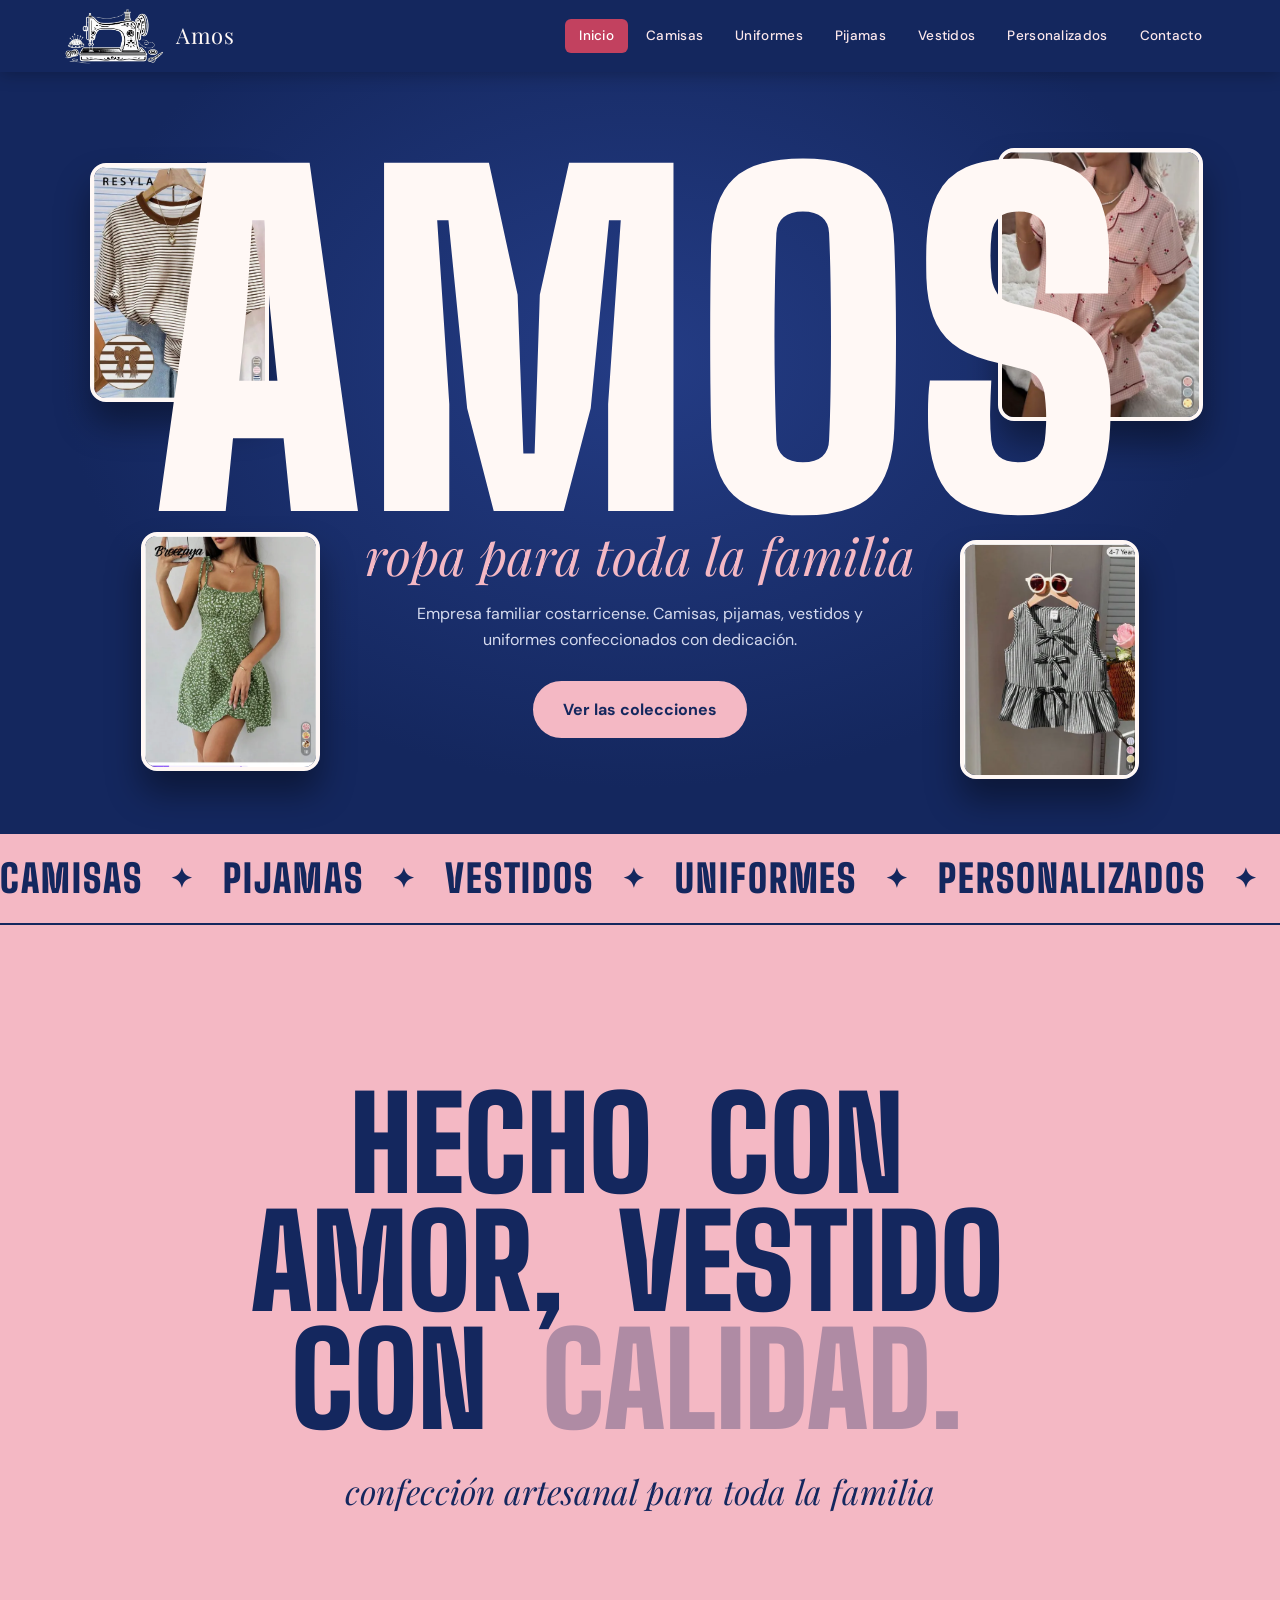
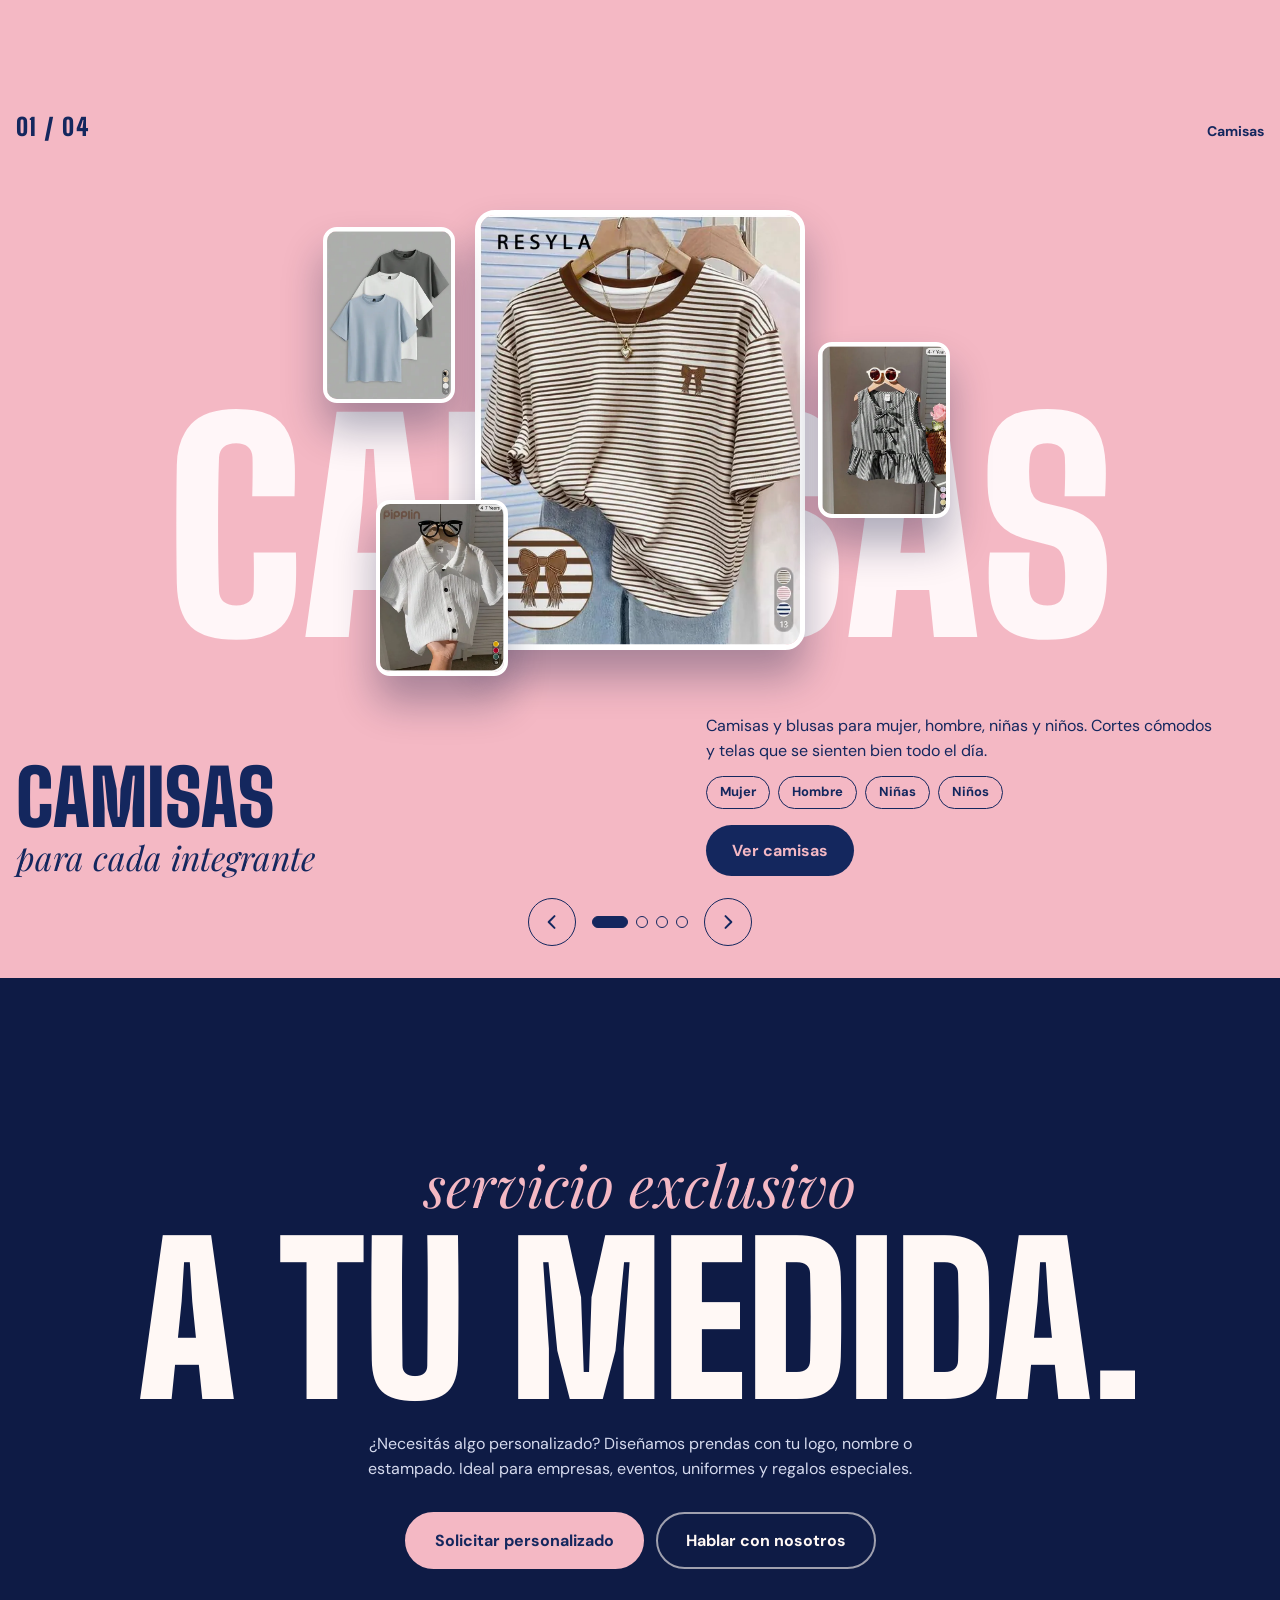
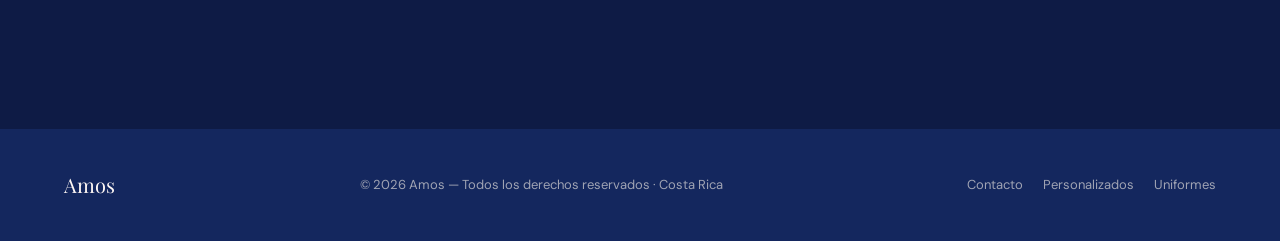
==== commit 652c7df6: "Renombrar a Amos y rediseñar el inicio con carrusel de colecciones Cambia el nombre en todas las pág" ====
--- a/index.html
+++ b/index.html
@@ -1,195 +1,133 @@
-<!DOCTYPE html>
-<html lang="es">
-<head>
-<meta charset="UTF-8">
-<meta name="viewport" content="width=device-width, initial-scale=1.0">
-<title>AM Textil — Confección Familiar Costarricense</title>
-<link rel="stylesheet" href="styles.css">
-</head>
-<body>
-
-<!-- ══════════════ HEADER ══════════════ -->
-<header class="header">
-  <div class="brand">
-    <img src="images/logo.png" alt="AM Textil" class="logo">
-    <span class="brand-name">AM Textil</span>
-  </div>
-
-  <div class="menu-toggle" id="menuToggle" aria-label="Menú">
-    <span></span><span></span><span></span>
-  </div>
-
-  <nav id="mainNav">
-    <a href="index.html" class="active">Inicio</a>
-    <a href="camisas.html">Camisas</a>
-    <a href="uniformes.html">Uniformes</a>
-    <a href="pijamas.html">Pijamas</a>
-    <a href="vestidos.html">Vestidos</a>
-    <a href="personalizados.html">Personalizados</a>
-    <a href="contacto.html">Contacto</a>
-  </nav>
-</header>
-
-<!-- ══════════════ HERO / CAROUSEL ══════════════ -->
-<section class="hero">
-  <div class="slides">
-    <img src="imagenes/camisa mujer/f1.png" class="slide active" alt="">
-    <img src="imagenes/camisas hombre/c1.png" class="slide" alt="">
-    <img src="imagenes/pijamas mujer/1.png" class="slide" alt="">
-    <img src="imagenes/pijamas familiar/f1.png" class="slide" alt="">
-    <img src="imagenes/camisas ninas/m1.png" class="slide" alt="">
-    <img src="imagenes/camisa ninos/n1.png" class="slide" alt="">
-  </div>
-
-  <div class="hero-text">
-    <p class="subtag">✦ Empresa Familiar Costarricense ✦</p>
-    <h2>Hecho con amor,<br>vestido con calidad</h2>
-    <p>Confección artesanal para toda la familia</p>
-    <a href="camisas.html" class="btn">Explorar Catálogo</a>
-  </div>
-
-  <div class="dots" id="heroDots"></div>
-</section>
-
-<!-- ══════════════ STATS ══════════════ -->
-<div class="stats-strip">
-  <div class="stat-item">
-    <div class="stat-num">Variedad</div>
-    <div class="stat-label">Modelos para todas las edades</div>
-  </div>
-  <div class="stat-item">
-    <div class="stat-num">100%</div>
-    <div class="stat-label">Confección nacional</div>
-  </div>
-  <div class="stat-item">
-    <div class="stat-num">4</div>
-    <div class="stat-label">Categorías principales</div>
-  </div>
-  <div class="stat-item">
-    <div class="stat-num">🇨🇷</div>
-    <div class="stat-label">Orgullosamente ticos</div>
-  </div>
-</div>
-
-<!-- ══════════════ INTRO ══════════════ -->
-<div class="home-intro">
-  <div class="home-intro-text">
-    <h2>Prendas que<br>unen familias</h2>
-    <p>Somos una empresa familiar dedicada a confeccionar ropa de calidad para toda la familia. Cada prenda está hecha con dedicación, telas seleccionadas y un cariño genuino por lo que hacemos.</p>
-    <div class="home-intro-badges">
-      <span class="badge"><span>✦</span> Tallas para todos</span>
-      <span class="badge"><span>✦</span> Diseños exclusivos</span>
-      <span class="badge"><span>✦</span> Pedidos personalizados</span>
-    </div>
-  </div>
-  <div class="home-intro-img">
-    <img src="imagenes/pijamas familiar/f1.png" alt="Familia AM Textil">
-  </div>
-</div>
-
-<!-- ══════════════ COLECCIONES ══════════════ -->
-<section class="catalog">
-  <h2 class="section-title">Nuestras Colecciones</h2>
-  <p class="section-sub">Cada categoría diseñada pensando en el confort y estilo de tu familia</p>
-
-  <div class="collections-grid">
-
-    <a href="camisas.html" class="collection-card fade-up">
-      <img src="imagenes/camisa mujer/f1.png" alt="Camisas">
-      <div class="collection-info">
-        <h3>Camisas</h3>
-        <p>Mujer · Hombre · Niñas · Niños</p>
-        <span class="btn">Ver colección</span>
-      </div>
-    </a>
-
-    <a href="pijamas.html" class="collection-card fade-up">
-      <img src="imagenes/pijamas mujer/1.png" alt="Pijamas">
-      <div class="collection-info">
-        <h3>Pijamas</h3>
-        <p>Para toda la familia, incluso conjuntos</p>
-        <span class="btn">Ver colección</span>
-      </div>
-    </a>
-
-    <a href="vestidos.html" class="collection-card fade-up">
-      <img src="imagenes/vestidos/v1.png" alt="Vestidos">
-      <div class="collection-info">
-        <h3>Vestidos</h3>
-        <p>Casual, elegante y para ocasiones especiales</p>
-        <span class="btn">Ver colección</span>
-      </div>
-    </a>
-
-    <a href="uniformes.html" class="collection-card fade-up">
-      <img src="imagenes/camisas hombre/c5.png" alt="Uniformes">
-      <div class="collection-info">
-        <h3>Uniformes</h3>
-        <p>Para empresas, restaurantes y equipos</p>
-        <span class="btn">Ver colección</span>
-      </div>
-    </a>
-
-  </div>
-</section>
-
-<!-- ══════════════ PERSONALIZADOS CTA ══════════════ -->
-<section style="background:var(--crema2); padding:64px;">
-  <div style="max-width:620px; margin:0 auto; text-align:center;">
-    <p style="font-size:13px;letter-spacing:2px;text-transform:uppercase;color:var(--terracota);font-weight:600;margin-bottom:10px;">✦ Servicio exclusivo</p>
-    <h2 style="font-family:var(--font-display);font-size:36px;margin-bottom:14px;color:var(--carbon);">¿Necesitás algo personalizado?</h2>
-    <p style="color:var(--gris);font-size:16px;line-height:1.7;margin-bottom:32px;">Diseñamos prendas con tu logo, nombre o estampado. Ideal para empresas, eventos, uniformes y regalos especiales.</p>
-    <a href="personalizados.html" class="btn" style="margin-right:12px;">Solicitar personalizado</a>
-    <a href="contacto.html" class="btn btn-outline">Hablar con nosotros</a>
-  </div>
-</section>
-
-<!-- ══════════════ FOOTER ══════════════ -->
-<footer>
-  <div class="footer-brand">AM Textil</div>
-  <div class="footer-copy">© 2026 AM Textil — Todos los derechos reservados · Costa Rica</div>
-  <div class="footer-links">
-    <a href="contacto.html">Contacto</a>
-    <a href="personalizados.html">Personalizados</a>
-    <a href="uniformes.html">Uniformes</a>
-  </div>
-</footer>
-
-<script src="script.js"></script>
-<script>
-  // Carousel
-  const slides = document.querySelectorAll(".slide");
-  const dotsContainer = document.getElementById("heroDots");
-  let current = 0;
-
-  slides.forEach((_,i) => {
-    const d = document.createElement("div");
-    d.classList.add("dot");
-    if(i===0) d.classList.add("active");
-    d.addEventListener("click", () => goTo(i));
-    dotsContainer.appendChild(d);
-  });
-
-  function goTo(n) {
-    slides[current].classList.remove("active");
-    document.querySelectorAll(".dot")[current].classList.remove("active");
-    current = n;
-    slides[current].classList.add("active");
-    document.querySelectorAll(".dot")[current].classList.add("active");
-  }
-
-  setInterval(() => goTo((current + 1) % slides.length), 4500);
-
-  // Fade-up scroll
-  const observer = new IntersectionObserver(entries => {
-    entries.forEach(e => { if(e.isIntersecting) e.target.classList.add("visible"); });
-  }, { threshold: 0.15 });
-  document.querySelectorAll(".fade-up").forEach(el => observer.observe(el));
-
-  // Mobile menu
-  document.getElementById("menuToggle").addEventListener("click", () => {
-    document.getElementById("mainNav").classList.toggle("open");
-  });
-</script>
-</body>
-</html>+<!DOCTYPE html>
+<html lang="es">
+<head>
+<meta charset="UTF-8">
+<meta name="viewport" content="width=device-width, initial-scale=1.0">
+<title>Amos — Confección Familiar Costarricense</title>
+<link rel="preconnect" href="https://fonts.googleapis.com">
+<link rel="preconnect" href="https://fonts.gstatic.com" crossorigin>
+<link rel="stylesheet" href="https://fonts.googleapis.com/css2?family=Big+Shoulders+Display:wght@800;900&display=swap">
+<link rel="stylesheet" href="styles.css">
+<link rel="stylesheet" href="home.css">
+</head>
+<body>
+
+<!-- Pantalla de carga (solo CSS, dura poco más de un segundo) -->
+<div class="loader" aria-hidden="true">
+  <img src="images/logo.png" alt="">
+  <div class="bar"><i></i></div>
+  <p>AMOS</p>
+</div>
+
+<!-- ══════════════ HEADER ══════════════ -->
+<header class="header">
+  <div class="brand">
+    <img src="images/logo.png" alt="Amos" class="logo">
+    <span class="brand-name">Amos</span>
+  </div>
+
+  <div class="menu-toggle" id="menuToggle" aria-label="Menú">
+    <span></span><span></span><span></span>
+  </div>
+
+  <nav id="mainNav">
+    <a href="index.html" class="active">Inicio</a>
+    <a href="camisas.html">Camisas</a>
+    <a href="uniformes.html">Uniformes</a>
+    <a href="pijamas.html">Pijamas</a>
+    <a href="vestidos.html">Vestidos</a>
+    <a href="personalizados.html">Personalizados</a>
+    <a href="contacto.html">Contacto</a>
+  </nav>
+</header>
+
+<main>
+
+<!-- ══════════════ PORTADA ══════════════ -->
+<section class="hero-amos" id="inicio">
+  <div class="float a"><img src="images/home/hero-1.webp" alt="" width="280" height="373"></div>
+  <div class="float b"><img src="images/home/hero-2.webp" alt="" width="280" height="379"></div>
+  <div class="float c"><img src="images/home/hero-3.webp" alt="" width="280" height="366"></div>
+  <div class="float d"><img src="images/home/hero-4.webp" alt="" width="280" height="357"></div>
+  <h1>Amos</h1>
+  <p class="script">ropa para toda la familia</p>
+  <p class="lead">Empresa familiar costarricense. Camisas, pijamas, vestidos y uniformes confeccionados con dedicación.</p>
+  <a class="cta" href="#coleccion">Ver las colecciones</a>
+</section>
+
+<!-- ══════════════ CINTA ══════════════ -->
+<div class="marquee" aria-hidden="true">
+  <div>
+    <span>CAMISAS <i>✦</i> PIJAMAS <i>✦</i> VESTIDOS <i>✦</i> UNIFORMES <i>✦</i> PERSONALIZADOS <i>✦</i> CAMISAS <i>✦</i> PIJAMAS <i>✦</i> VESTIDOS <i>✦</i> UNIFORMES <i>✦</i> PERSONALIZADOS <i>✦</i></span>
+    <span>CAMISAS <i>✦</i> PIJAMAS <i>✦</i> VESTIDOS <i>✦</i> UNIFORMES <i>✦</i> PERSONALIZADOS <i>✦</i> CAMISAS <i>✦</i> PIJAMAS <i>✦</i> VESTIDOS <i>✦</i> UNIFORMES <i>✦</i> PERSONALIZADOS <i>✦</i></span>
+  </div>
+</div>
+
+<!-- ══════════════ FRASE ══════════════ -->
+<section class="say wrap">
+  <p id="say" aria-label="Hecho con amor, vestido con calidad.">Hecho con amor, vestido con calidad.</p>
+  <small>confección artesanal para toda la familia</small>
+</section>
+
+<!-- ══════════════ CARRUSEL DE COLECCIONES ══════════════ -->
+<section class="stage" id="coleccion" aria-roledescription="carrusel" aria-label="Colecciones">
+  <div class="bgs" id="bgs"></div>
+  <div class="words" id="words" aria-hidden="true"></div>
+
+  <div class="s-top">
+    <span class="cnt" id="cnt">01 / 04</span>
+    <span class="cat" id="cat"></span>
+  </div>
+
+  <div class="mid" id="mid">
+    <div class="tilt" id="tilt"></div>
+  </div>
+
+  <div class="bottom">
+    <div class="info" id="info">
+      <div>
+        <h2 id="iname"></h2>
+        <p class="sc" id="iscript"></p>
+      </div>
+      <div>
+        <p class="desc" id="idesc"></p>
+        <ul class="tags" id="itags"></ul>
+        <a class="go" id="igo" href="#">Ver colección</a>
+      </div>
+    </div>
+    <div class="ctrl">
+      <button class="arrow" id="prev" type="button" aria-label="Colección anterior"><svg viewBox="0 0 24 24" fill="none" stroke="currentColor" stroke-width="2.4" stroke-linecap="round" stroke-linejoin="round"><path d="M15 5l-7 7 7 7"/></svg></button>
+      <div class="dots" id="dots"></div>
+      <button class="arrow" id="next" type="button" aria-label="Colección siguiente"><svg viewBox="0 0 24 24" fill="none" stroke="currentColor" stroke-width="2.4" stroke-linecap="round" stroke-linejoin="round"><path d="M9 5l7 7-7 7"/></svg></button>
+    </div>
+  </div>
+</section>
+
+<!-- ══════════════ PERSONALIZADOS ══════════════ -->
+<section class="close wrap">
+  <p class="script">servicio exclusivo</p>
+  <h2>A tu medida.</h2>
+  <p class="lead">¿Necesitás algo personalizado? Diseñamos prendas con tu logo, nombre o estampado. Ideal para empresas, eventos, uniformes y regalos especiales.</p>
+  <div class="actions">
+    <a class="cta" href="personalizados.html">Solicitar personalizado</a>
+    <a class="cta ghost" href="contacto.html">Hablar con nosotros</a>
+  </div>
+</section>
+
+</main>
+
+<!-- ══════════════ FOOTER ══════════════ -->
+<footer>
+  <div class="footer-brand">Amos</div>
+  <div class="footer-copy">© 2026 Amos — Todos los derechos reservados · Costa Rica</div>
+  <div class="footer-links">
+    <a href="contacto.html">Contacto</a>
+    <a href="personalizados.html">Personalizados</a>
+    <a href="uniformes.html">Uniformes</a>
+  </div>
+</footer>
+
+<script src="script.js"></script>
+<script src="home.js"></script>
+</body>
+</html>
--- a/styles.css
+++ b/styles.css
@@ -1,6 +1,6 @@
 /* =====================================================
-   AM TEXTIL — Estilos Globales
-   Paleta: Terracota · Crema · Ocre · Verde Oliva
+   AMOS — Estilos Globales
+   Paleta: Marino · Rosa · Oro · Marfil
    Tipografía: Playfair Display + DM Sans
 ===================================================== */
 
@@ -8,20 +8,20 @@
 
 /* ── Variables ── */
 :root {
-  --terracota:  #C4603A;
-  --terracota2: #A84E2C;
-  --ocre:       #D49B54;
-  --crema:      #FDF6EC;
-  --crema2:     #F5E8D0;
-  --oliva:      #6B7B52;
-  --oliva2:     #536040;
-  --carbon:     #2B2520;
-  --gris:       #8A7F78;
+  --cereza:    #C2415F;
+  --cereza2:   #A33150;
+  --oro:        #C9A24D;
+  --marfil:     #FFF8F5;
+  --marfil2:    #FBE7EB;
+  --azul:       #2E4A8F;
+  --azul2:      #223A75;
+  --marino:     #14275E;
+  --gris:       #6F6E85;
   --blanco:     #FFFFFF;
 
-  --shadow-sm: 0 2px 8px rgba(43,37,32,.08);
-  --shadow-md: 0 6px 22px rgba(43,37,32,.13);
-  --shadow-lg: 0 14px 40px rgba(43,37,32,.18);
+  --shadow-sm: 0 2px 8px rgba(20,39,94,.08);
+  --shadow-md: 0 6px 22px rgba(20,39,94,.13);
+  --shadow-lg: 0 14px 40px rgba(20,39,94,.18);
 
   --radius: 14px;
   --radius-sm: 8px;
@@ -37,16 +37,16 @@
 
 body {
   font-family: var(--font-body);
-  background: var(--crema);
-  color: var(--carbon);
+  background: var(--marfil);
+  color: var(--marino);
   line-height: 1.6;
   -webkit-font-smoothing: antialiased;
 }
 
 /* ── Scrollbar ── */
 ::-webkit-scrollbar { width: 6px; }
-::-webkit-scrollbar-track { background: var(--crema2); }
-::-webkit-scrollbar-thumb { background: var(--ocre); border-radius: 99px; }
+::-webkit-scrollbar-track { background: var(--marfil2); }
+::-webkit-scrollbar-thumb { background: var(--oro); border-radius: 99px; }
 
 /* ===================================================
    HEADER
@@ -57,7 +57,7 @@
   align-items: center;
   padding: 0 64px;
   height: 72px;
-  background: var(--carbon);
+  background: var(--marino);
   position: sticky;
   top: 0;
   z-index: 1000;
@@ -66,12 +66,12 @@
 
 .brand { display: flex; align-items: center; gap: 12px; }
 
-.logo { width: 120px; height: auto; }
+.logo { width: 100px; height: auto; }
 
 .brand-name {
   font-family: var(--font-display);
   font-size: 22px;
-  color: var(--crema);
+  color: var(--marfil);
   letter-spacing: .5px;
 }
 
@@ -82,7 +82,7 @@
 }
 
 .header nav a {
-  color: var(--crema2);
+  color: var(--marfil2);
   text-decoration: none;
   font-size: 13.5px;
   font-weight: 500;
@@ -94,7 +94,7 @@
 
 .header nav a:hover,
 .header nav a.active {
-  background: var(--terracota);
+  background: var(--cereza);
   color: var(--blanco);
 }
 
@@ -110,7 +110,7 @@
   display: block;
   width: 24px;
   height: 2px;
-  background: var(--crema);
+  background: var(--marfil);
   border-radius: 2px;
   transition: .3s;
 }
@@ -122,7 +122,7 @@
   position: relative;
   height: 580px;
   overflow: hidden;
-  background: var(--carbon);
+  background: var(--marino);
 }
 
 .slides { width: 100%; height: 100%; }
@@ -145,9 +145,9 @@
   inset: 0;
   background: linear-gradient(
     135deg,
-    rgba(43,37,32,.65) 0%,
+    rgba(20,39,94,.65) 0%,
     rgba(196,96,58,.25) 60%,
-    rgba(43,37,32,.5) 100%
+    rgba(20,39,94,.5) 100%
   );
   z-index: 1;
 }
@@ -163,7 +163,7 @@
   padding: 44px 52px;
   border-radius: var(--radius);
   backdrop-filter: blur(3px);
-  background: rgba(43,37,32,.3);
+  background: rgba(20,39,94,.3);
   border: 1px solid rgba(253,246,236,.15);
   min-width: 380px;
 }
@@ -172,7 +172,7 @@
   font-size: 12px;
   letter-spacing: 3px;
   text-transform: uppercase;
-  color: var(--ocre);
+  color: var(--oro);
   margin-bottom: 12px;
   font-weight: 500;
 }
@@ -209,7 +209,7 @@
   transition: background .3s, transform .3s;
 }
 .dot.active {
-  background: var(--ocre);
+  background: var(--oro);
   transform: scale(1.3);
 }
 
@@ -219,7 +219,7 @@
 .btn {
   display: inline-block;
   padding: 11px 24px;
-  background: var(--terracota);
+  background: var(--cereza);
   color: var(--blanco);
   text-decoration: none;
   border-radius: var(--radius-sm);
@@ -231,18 +231,18 @@
   cursor: pointer;
 }
 .btn:hover {
-  background: var(--terracota2);
+  background: var(--cereza2);
   transform: translateY(-2px);
   box-shadow: 0 6px 18px rgba(196,96,58,.35);
 }
 
 .btn-outline {
   background: transparent;
-  border: 2px solid var(--terracota);
-  color: var(--terracota);
+  border: 2px solid var(--cereza);
+  color: var(--cereza);
 }
 .btn-outline:hover {
-  background: var(--terracota);
+  background: var(--cereza);
   color: var(--blanco);
 }
 
@@ -269,18 +269,18 @@
    BANNER DE CATEGORÍA
 =================================================== */
 .page-banner {
-  background: linear-gradient(135deg, var(--carbon) 0%, #3d3028 100%);
+  background: linear-gradient(135deg, var(--marino) 0%, #24397F 100%);
   padding: 52px 64px;
-  color: var(--crema);
+  color: var(--marfil);
 }
 .page-banner .breadcrumb {
   font-size: 13px;
-  color: var(--ocre);
+  color: var(--oro);
   margin-bottom: 8px;
   letter-spacing: .3px;
 }
 .page-banner .breadcrumb a {
-  color: var(--ocre);
+  color: var(--oro);
   text-decoration: none;
 }
 .page-banner h1 {
@@ -307,7 +307,7 @@
   font-size: 34px;
   font-weight: 700;
   margin-bottom: 8px;
-  color: var(--carbon);
+  color: var(--marino);
 }
 
 .section-sub {
@@ -325,14 +325,14 @@
   font-family: var(--font-display);
   font-size: 22px;
   font-weight: 600;
-  color: var(--carbon);
+  color: var(--marino);
 }
 .categoria::before {
   content: "";
   display: inline-block;
   width: 4px;
   height: 28px;
-  background: var(--terracota);
+  background: var(--cereza);
   border-radius: 2px;
   flex-shrink: 0;
 }
@@ -340,7 +340,7 @@
   content: "";
   flex: 1;
   height: 1px;
-  background: var(--crema2);
+  background: var(--marfil2);
 }
 
 /* ===================================================
@@ -354,16 +354,16 @@
 .buscador {
   width: 100%;
   padding: 12px 18px 12px 44px;
-  border: 2px solid var(--crema2);
+  border: 2px solid var(--marfil2);
   border-radius: 99px;
   font-family: var(--font-body);
   font-size: 14px;
   background: var(--blanco);
-  color: var(--carbon);
+  color: var(--marino);
   outline: none;
   transition: border .2s;
 }
-.buscador:focus { border-color: var(--terracota); }
+.buscador:focus { border-color: var(--cereza); }
 .buscador::placeholder { color: var(--gris); }
 .search-icon {
   position: absolute;
@@ -404,7 +404,7 @@
 .product-img-wrap {
   position: relative;
   overflow: hidden;
-  background: var(--crema2);
+  background: var(--marfil2);
 }
 .product img {
   width: 100%;
@@ -420,7 +420,7 @@
   position: absolute;
   bottom: 10px;
   right: 10px;
-  background: rgba(43,37,32,.6);
+  background: rgba(20,39,94,.6);
   color: white;
   border-radius: 6px;
   padding: 4px 8px;
@@ -443,7 +443,7 @@
   font-family: var(--font-display);
   font-size: 16px;
   font-weight: 600;
-  color: var(--carbon);
+  color: var(--marino);
   line-height: 1.3;
 }
 
@@ -464,7 +464,7 @@
    SECCIÓN INICIO — BLOQUES DESTACADOS
 =================================================== */
 .home-intro {
-  background: var(--carbon);
+  background: var(--marino);
   padding: 72px 64px;
   display: grid;
   grid-template-columns: 1fr 1fr;
@@ -474,7 +474,7 @@
 .home-intro-text h2 {
   font-family: var(--font-display);
   font-size: 40px;
-  color: var(--crema);
+  color: var(--marfil);
   line-height: 1.2;
   margin-bottom: 16px;
 }
@@ -498,9 +498,9 @@
   border-radius: 99px;
   padding: 6px 14px;
   font-size: 13px;
-  color: var(--crema2);
-}
-.badge span { color: var(--ocre); }
+  color: var(--marfil2);
+}
+.badge span { color: var(--oro); }
 
 .home-intro-img img {
   width: 100%;
@@ -511,7 +511,7 @@
 
 /* Stats strip */
 .stats-strip {
-  background: var(--terracota);
+  background: var(--cereza);
   display: grid;
   grid-template-columns: repeat(4,1fr);
   text-align: center;
@@ -562,7 +562,7 @@
   content: "";
   position: absolute;
   inset: 0;
-  background: linear-gradient(to top, rgba(43,37,32,.75) 0%, transparent 55%);
+  background: linear-gradient(to top, rgba(20,39,94,.75) 0%, transparent 55%);
 }
 .collection-info {
   position: absolute;
@@ -614,7 +614,7 @@
   position: absolute;
   top: 20px;
   right: 28px;
-  color: var(--crema);
+  color: var(--marfil);
   font-size: 36px;
   cursor: pointer;
   line-height: 1;
@@ -650,7 +650,7 @@
   border-radius: var(--radius);
   padding: 24px;
   box-shadow: var(--shadow-sm);
-  border-top: 3px solid var(--terracota);
+  border-top: 3px solid var(--cereza);
 }
 .contact-card .icon {
   font-size: 26px;
@@ -688,7 +688,7 @@
   align-items: center;
   justify-content: center;
   width: 48px; height: 48px;
-  background: var(--terracota);
+  background: var(--cereza);
   color: white;
   border-radius: 50%;
   font-family: var(--font-display);
@@ -703,7 +703,7 @@
    FOOTER
 =================================================== */
 footer {
-  background: var(--carbon);
+  background: var(--marino);
   color: rgba(253,246,236,.6);
   padding: 40px 64px;
   display: flex;
@@ -715,7 +715,7 @@
 .footer-brand {
   font-family: var(--font-display);
   font-size: 20px;
-  color: var(--crema);
+  color: var(--marfil);
 }
 .footer-copy { font-size: 13px; }
 .footer-links { display: flex; gap: 20px; }
@@ -725,7 +725,7 @@
   font-size: 13px;
   transition: color .2s;
 }
-.footer-links a:hover { color: var(--ocre); }
+.footer-links a:hover { color: var(--oro); }
 
 /* ===================================================
    ANIMACIÓN SCROLL
@@ -745,7 +745,7 @@
 =================================================== */
 @media (max-width: 900px) {
   .header { padding: 0 24px; }
-  .header nav { display: none; flex-direction: column; position: absolute; top: 72px; left: 0; right: 0; background: var(--carbon); padding: 16px; gap: 4px; }
+  .header nav { display: none; flex-direction: column; position: absolute; top: 72px; left: 0; right: 0; background: var(--marino); padding: 16px; gap: 4px; }
   .header nav.open { display: flex; }
   .menu-toggle { display: flex; }
 
@@ -766,4 +766,4 @@
   .pers-section { padding: 48px 24px; }
 
   footer { flex-direction: column; text-align: center; padding: 32px 24px; }
-}+}
--- a/home.css
+++ b/home.css
@@ -0,0 +1,123 @@
+/* =====================================================
+   AMOS — Estilos del inicio (carrusel de colecciones)
+   Paleta tomada del Instagram: marino, rosa, oro.
+   Las variables de color globales viven en styles.css
+===================================================== */
+
+:root {
+  --f-giant: "Big Shoulders Display", "Arial Narrow", Impact, sans-serif;
+  --rosa: #F4B8C4;
+  --marino-fondo: #0E1B45;
+}
+
+.wrap { padding-left: max(16px, env(safe-area-inset-left, 0px)); padding-right: max(16px, env(safe-area-inset-right, 0px)); }
+main { overflow-x: clip; }
+
+/* Pantalla de carga: solo CSS, se oculta sola */
+.loader { position: fixed; inset: 0; z-index: 2000; background: var(--marino); display: grid; place-items: center; align-content: center; gap: 18px;
+  animation: loaderOut .5s ease 1.15s forwards; }
+.loader img { width: 150px; height: auto; }
+.loader p { margin: 0; font-family: var(--f-giant); font-weight: 900; letter-spacing: .3em; color: var(--rosa); font-size: 18px; }
+.loader .bar { width: 160px; height: 3px; background: rgba(255,255,255,.18); overflow: hidden; }
+.loader .bar i { display: block; height: 100%; background: var(--rosa); transform-origin: left; transform: scaleX(0); animation: fill 1.05s ease forwards; }
+@keyframes fill { to { transform: scaleX(1); } }
+@keyframes loaderOut { to { opacity: 0; visibility: hidden; } }
+
+/* Portada */
+.hero-amos { position: relative; min-height: min(86svh, 760px); display: grid; grid-template-columns: minmax(0, 1fr); place-items: center; align-content: center; text-align: center; overflow: hidden; overflow: clip; isolation: isolate;
+  padding: 64px max(16px, env(safe-area-inset-left, 0px)) 56px;
+  background: radial-gradient(ellipse at 50% 38%, #243C85 0%, var(--marino) 64%); color: #FFF8F5; }
+.hero-amos h1 { margin: 0; font-family: var(--f-giant); font-weight: 900; font-size: clamp(7rem, 34vw, 29rem); line-height: .78; letter-spacing: .01em; text-transform: uppercase; color: #FFF8F5; max-width: 100%; }
+.script { font-family: var(--font-display); font-style: italic; font-weight: 400; }
+.hero-amos .script { font-size: clamp(1.7rem, 4.4vw, 3.2rem); color: var(--rosa); margin: 14px 0 0; line-height: 1.1; }
+.hero-amos .lead { max-width: 46ch; margin: 18px auto 28px; color: #D5DAEE; }
+.cta { display: inline-flex; align-items: center; gap: 10px; background: var(--rosa); color: var(--marino); font-weight: 700; padding: 14px 28px; border-radius: 999px; border: 2px solid var(--rosa); text-decoration: none; transition: transform .2s ease, background .2s ease; }
+.cta:hover { transform: translateY(-2px); background: #fbd0d8; }
+.cta.ghost { background: transparent; color: #FFF8F5; border-color: rgba(255,248,245,.6); }
+.cta.ghost:hover { background: rgba(255,255,255,.1); }
+
+.float { position: absolute; width: clamp(84px, 14vw, 190px); aspect-ratio: 3 / 4; z-index: -1; transform: translate(calc(var(--hx, 0) * var(--d) * 1px), calc(var(--hy, 0) * var(--d) * 1px)); transition: transform .35s ease-out; }
+.float img { width: 100%; height: 100%; object-fit: cover; border: 4px solid #FFF8F5; border-radius: 16px; box-shadow: 0 22px 34px rgba(0,0,0,.4); animation: sway var(--t, 9s) ease-in-out infinite alternate; display: block; }
+.float.a { left: 7%; top: 12%; --d: 26; --t: 8s; }
+.float.b { right: 6%; top: 10%; --d: -34; --t: 10s; width: clamp(96px, 16vw, 220px); }
+.float.c { left: 11%; bottom: 8%; --d: -22; --t: 7s; }
+.float.d { right: 11%; bottom: 7%; --d: 30; --t: 11s; }
+@keyframes sway { from { transform: rotate(-7deg) translateY(-6px); } to { transform: rotate(7deg) translateY(8px); } }
+
+/* Cinta */
+.marquee { background: var(--rosa); color: var(--marino); overflow: hidden; white-space: nowrap; border-block: 2px solid var(--marino); }
+.marquee div { display: inline-flex; gap: 28px; padding: 14px 0; animation: scrollx 30s linear infinite; font-family: var(--f-giant); font-weight: 900; font-size: clamp(1.4rem, 3.2vw, 2.4rem); letter-spacing: .05em; }
+.marquee span { display: inline-flex; align-items: center; gap: 28px; }
+.marquee i { font-style: normal; font-size: .7em; }
+@keyframes scrollx { to { transform: translateX(-50%); } }
+
+/* Frase que se ilumina al hacer scroll */
+.say { background: var(--rosa); color: var(--marino); padding-block: clamp(72px, 13vw, 160px); }
+.say p { margin: 0 auto; max-width: 15ch; font-family: var(--f-giant); font-weight: 900; font-size: clamp(3rem, 10vw, 8.6rem); line-height: .92; text-transform: uppercase; text-wrap: balance; text-align: center; }
+.say .w { display: inline-block; margin-right: .2em; opacity: .3; transition: opacity .35s ease; }
+.say .w.lit { opacity: 1; }
+.say small { display: block; margin: 26px auto 0; text-align: center; font-family: var(--font-display); font-style: italic; font-size: clamp(1.3rem, 3vw, 2.1rem); }
+
+/* Carrusel */
+.stage { --ink: #14275E; --wc: #FFF6F8; --bgc: #F4B8C4; position: relative; min-height: min(100svh, 900px); overflow: hidden; overflow: clip; isolation: isolate; color: var(--ink); transition: color .6s ease;
+  display: grid; grid-template-rows: auto 1fr auto; padding: 30px max(16px, env(safe-area-inset-left, 0px)) 32px; }
+.bgs { position: absolute; inset: 0; z-index: -3; }
+.bgl { position: absolute; inset: 0; }
+.words { position: absolute; inset: 0; z-index: -2; display: grid; place-items: center; pointer-events: none; }
+.words span { grid-area: 1 / 1; font-family: var(--f-giant); font-weight: 900; font-size: clamp(5.5rem, 22vw, 22rem); line-height: .8; text-transform: uppercase; color: var(--wc); opacity: 0; transform: translateY(14%) scale(.96); transition: opacity .7s ease, transform .9s cubic-bezier(.2,.7,.2,1), color .6s ease; white-space: nowrap; }
+.words span.on { opacity: 1; transform: none; }
+.s-top { display: flex; justify-content: space-between; align-items: baseline; gap: 12px; font-weight: 700; font-variant-numeric: tabular-nums; }
+.s-top .cnt { font-family: var(--f-giant); font-weight: 900; font-size: 24px; letter-spacing: .06em; }
+.s-top .cat { font-size: 14px; }
+.mid { position: relative; display: grid; place-items: center; min-height: 300px; touch-action: pan-y; perspective: 1000px; padding-block: 14px; }
+.tilt { grid-area: 1 / 1; width: 100%; display: grid; place-items: center; transform: rotateY(calc(var(--rx, 0) * 10deg)) rotateX(calc(var(--ry, 0) * -7deg)); transition: transform .3s ease-out; }
+.art { grid-area: 1 / 1; position: relative; width: min(54vw, 330px, 41svh); aspect-ratio: 3 / 4; visibility: hidden; }
+.art.on { visibility: visible; }
+.art img { position: absolute; object-fit: cover; border: 5px solid #FFFFFF; border-radius: 20px; background: #fff; box-shadow: 0 26px 40px rgba(10,20,60,.32); }
+.art .m { inset: 0; width: 100%; height: 100%; animation: bob 6s ease-in-out infinite alternate; }
+.art .s { width: 40%; aspect-ratio: 3 / 4; height: auto; border-width: 4px; border-radius: 14px; animation: bob2 5s ease-in-out infinite alternate; }
+.art .s1 { left: -46%; top: 4%; --r: -8deg; }
+.art .s2 { right: -44%; top: 30%; --r: 7deg; animation-delay: -1.7s; }
+.art .s3 { left: -30%; bottom: -6%; --r: 5deg; animation-delay: -3.2s; }
+@keyframes bob { from { transform: translateY(-6px) rotate(-1.2deg); } to { transform: translateY(8px) rotate(1.2deg); } }
+@keyframes bob2 { from { transform: translateY(-6px) rotate(var(--r)); } to { transform: translateY(8px) rotate(calc(var(--r) * -.6)); } }
+
+.info { display: grid; grid-template-columns: minmax(0, 1.1fr) minmax(0, 1fr); gap: 20px clamp(24px, 6vw, 90px); align-items: end; }
+.info h2 { margin: 0; font-family: var(--f-giant); font-weight: 900; text-transform: uppercase; font-size: clamp(2.6rem, 6vw, 5rem); line-height: .88; }
+.info .sc { font-family: var(--font-display); font-style: italic; font-size: clamp(1.3rem, 2.8vw, 2.1rem); margin: 6px 0 0; line-height: 1.15; }
+.info .desc { margin: 0 0 12px; max-width: 46ch; }
+.tags { list-style: none; display: flex; flex-wrap: wrap; gap: 8px; margin: 0 0 16px; padding: 0; }
+.tags li { padding: 5px 13px; border: 1.5px solid currentColor; border-radius: 999px; font-size: 13px; font-weight: 700; }
+.go { display: inline-block; background: var(--ink); color: var(--bgc); font-weight: 700; padding: 13px 26px; border-radius: 999px; text-decoration: none; transition: transform .2s ease; }
+.go:hover { transform: translateY(-2px); }
+.ctrl { display: flex; align-items: center; justify-content: center; gap: 16px; margin-top: 22px; }
+.arrow { width: 48px; height: 48px; border-radius: 50%; border: 1.5px solid currentColor; background: transparent; color: inherit; display: grid; place-items: center; cursor: pointer; transition: background .2s ease, color .2s ease; }
+.arrow:hover { background: var(--ink); color: var(--bgc); }
+.arrow svg { width: 20px; height: 20px; }
+.stage .dots { position: static; transform: none; inset: auto; display: flex; gap: 8px; }
+.stage .dots button { width: 12px; height: 12px; border-radius: 999px; border: 1.5px solid currentColor; background: transparent; color: inherit; padding: 0; cursor: pointer; transition: width .3s ease, background .3s ease; }
+.stage .dots button[aria-current="true"] { width: 36px; background: currentColor; }
+.stage :focus-visible, .cta:focus-visible { outline: 3px solid currentColor; outline-offset: 3px; }
+
+/* Cierre */
+.close { background: var(--marino-fondo); color: #FFF8F5; text-align: center; padding-block: clamp(80px, 13vw, 160px); }
+.close .script { font-size: clamp(1.8rem, 5vw, 3.6rem); color: var(--rosa); margin: 0 0 6px; }
+.close h2 { margin: 0 auto; font-family: var(--f-giant); font-weight: 900; text-transform: uppercase; font-size: clamp(4.5rem, 16vw, 13rem); line-height: .82; }
+.close .lead { max-width: 52ch; margin: 26px auto 30px; color: #D5DAEE; }
+.close .actions { display: flex; flex-wrap: wrap; justify-content: center; gap: 12px; }
+
+@media (max-width: 760px) {
+  .info { grid-template-columns: minmax(0, 1fr); }
+  .art { width: min(50vw, 41svh); }
+  .art .s { width: 36%; border-width: 3px; border-radius: 10px; }
+  .art .s1 { left: -40%; }
+  .art .s2 { right: -38%; }
+  .art .s3 { left: -26%; }
+  .float { opacity: .85; }
+}
+
+@media (prefers-reduced-motion: reduce) {
+  .float img, .art img, .marquee div { animation: none; }
+  .loader { animation-duration: .01s; animation-delay: 0s; }
+  .say .w { opacity: 1; }
+}
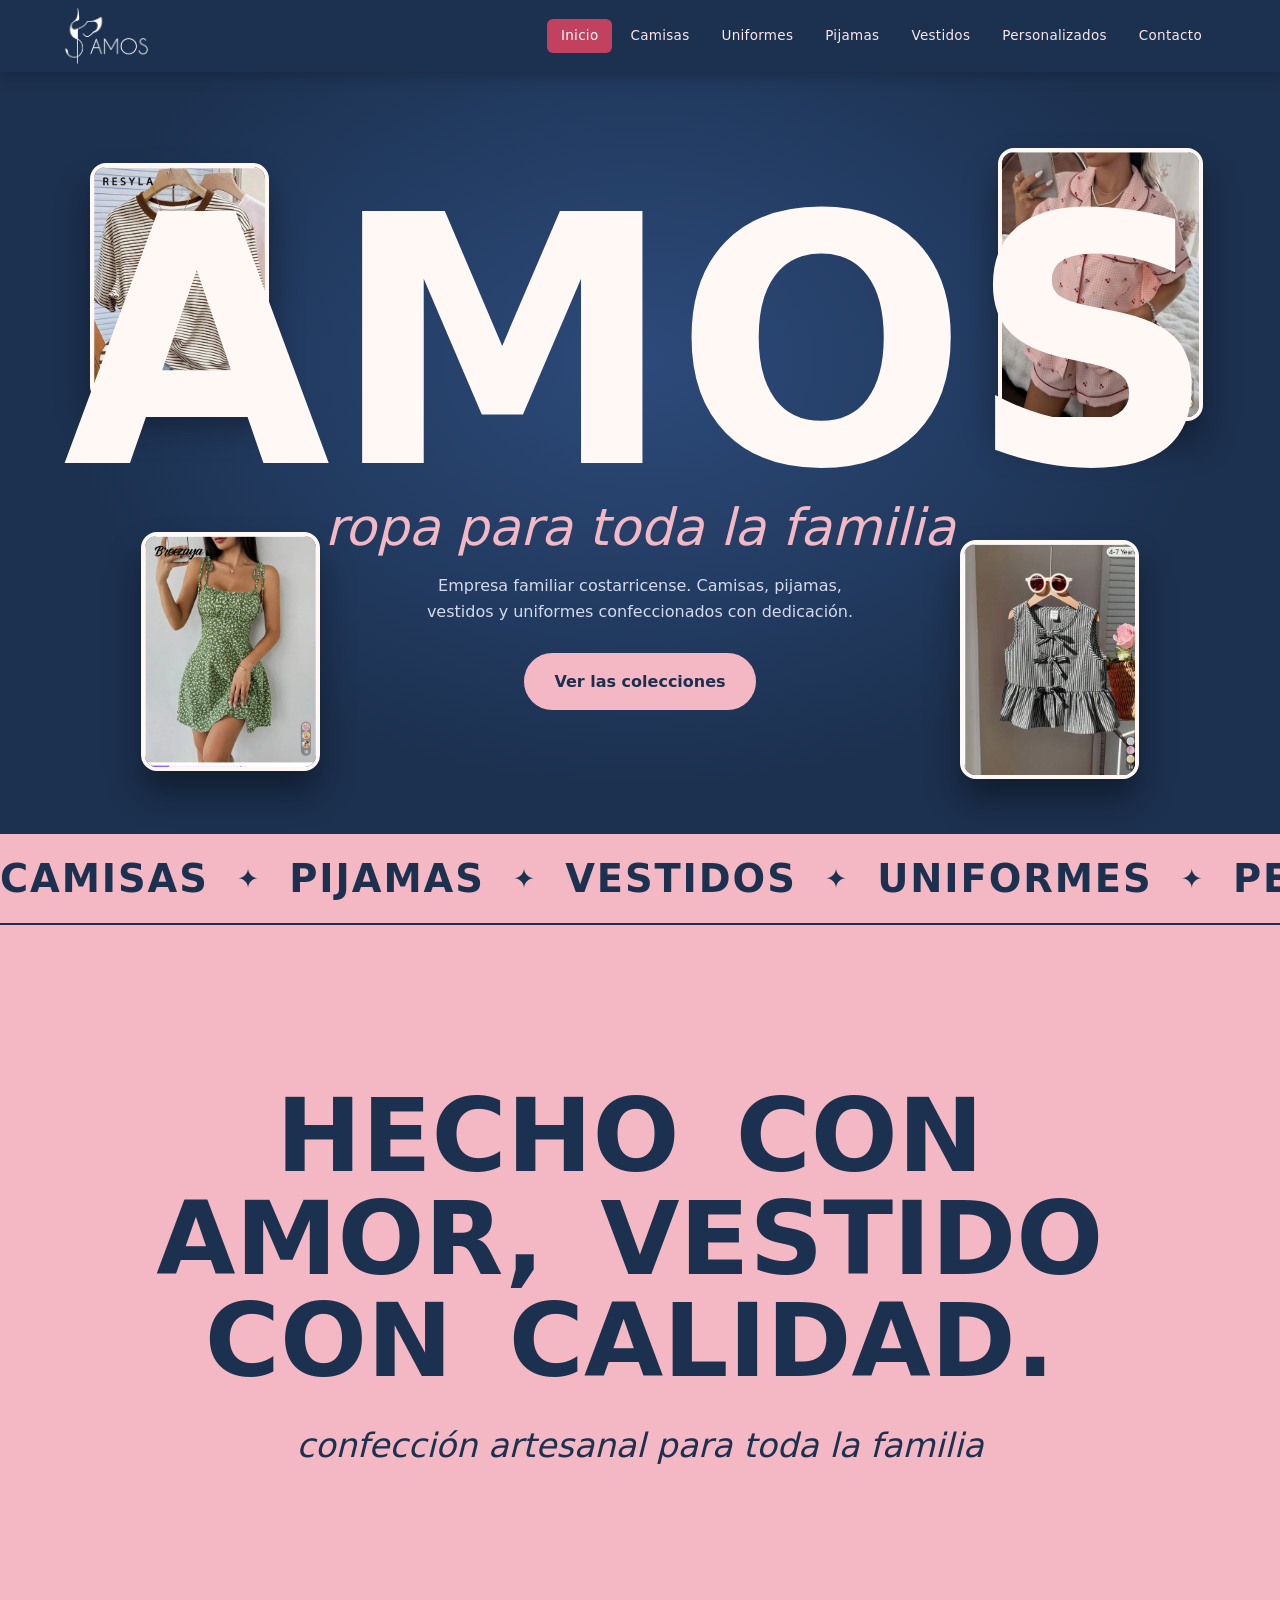
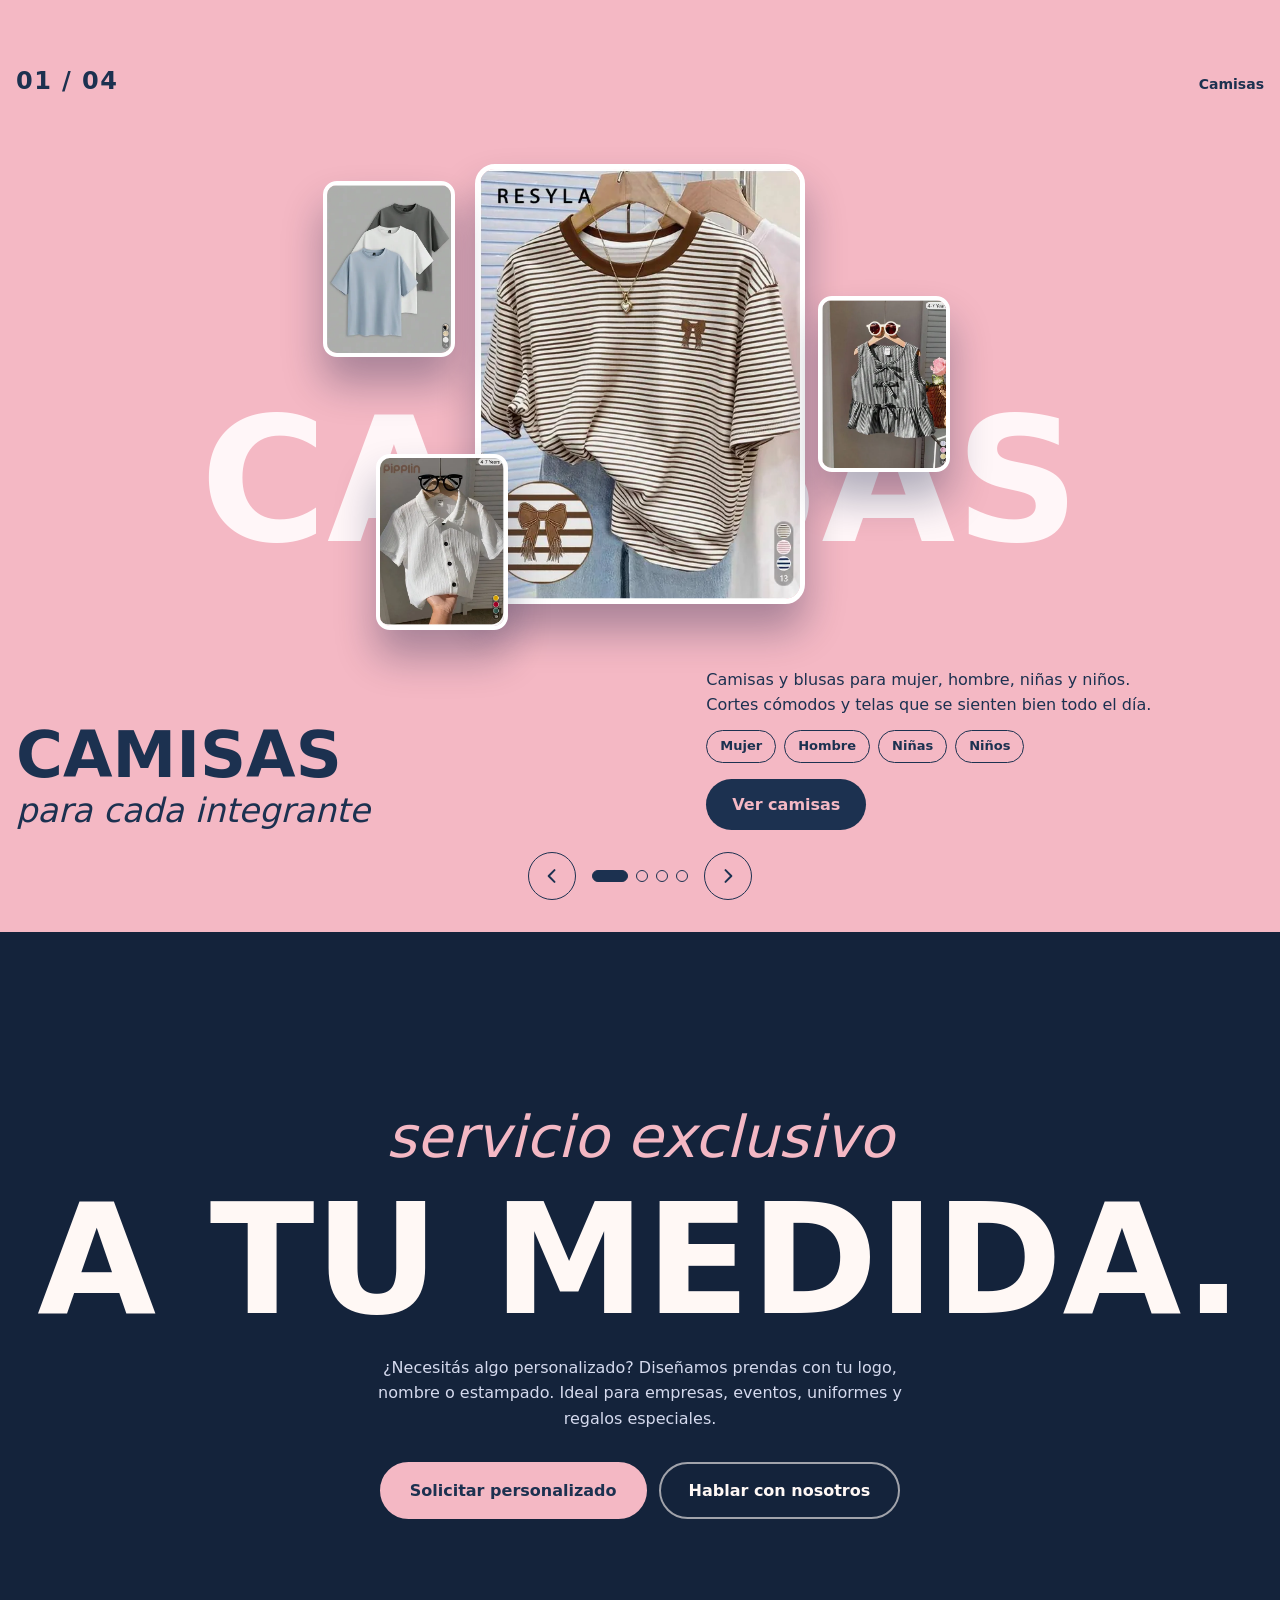
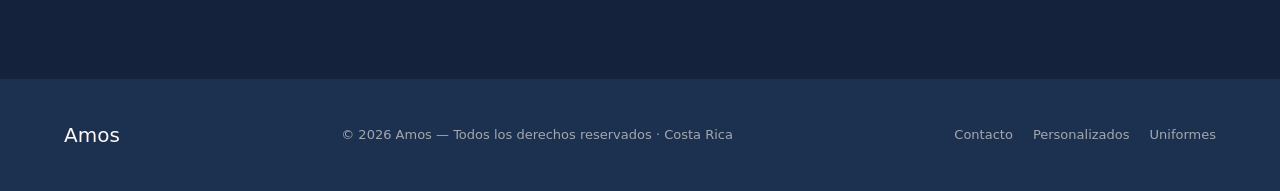
==== commit a11883ef: "Nuevo logo de Amos, favicon y configuración de la tipografía Caviar Dreams Reemplaza el logo anterio" ====
--- a/index.html
+++ b/index.html
@@ -4,9 +4,7 @@
 <meta charset="UTF-8">
 <meta name="viewport" content="width=device-width, initial-scale=1.0">
 <title>Amos — Confección Familiar Costarricense</title>
-<link rel="preconnect" href="https://fonts.googleapis.com">
-<link rel="preconnect" href="https://fonts.gstatic.com" crossorigin>
-<link rel="stylesheet" href="https://fonts.googleapis.com/css2?family=Big+Shoulders+Display:wght@800;900&display=swap">
+<link rel="icon" type="image/png" href="images/favicon.png">
 <link rel="stylesheet" href="styles.css">
 <link rel="stylesheet" href="home.css">
 </head>
@@ -14,17 +12,14 @@
 
 <!-- Pantalla de carga (solo CSS, dura poco más de un segundo) -->
 <div class="loader" aria-hidden="true">
-  <img src="images/logo.png" alt="">
+  <img src="images/logo-amos-vertical.png" alt="">
   <div class="bar"><i></i></div>
   <p>AMOS</p>
 </div>
 
 <!-- ══════════════ HEADER ══════════════ -->
 <header class="header">
-  <div class="brand">
-    <img src="images/logo.png" alt="Amos" class="logo">
-    <span class="brand-name">Amos</span>
-  </div>
+  <div class="brand"><a href="index.html" aria-label="Amos, inicio"><img src="images/logo-amos-horizontal.png" alt="Amos" class="logo"></a></div>
 
   <div class="menu-toggle" id="menuToggle" aria-label="Menú">
     <span></span><span></span><span></span>
--- a/styles.css
+++ b/styles.css
@@ -1,10 +1,14 @@
 /* =====================================================
    AMOS — Estilos Globales
    Paleta: Marino · Rosa · Oro · Marfil
-   Tipografía: Playfair Display + DM Sans
+   Tipografía: Caviar Dreams
 ===================================================== */
 
-@import url('https://fonts.googleapis.com/css2?family=Playfair+Display:wght@400;600;700&family=DM+Sans:wght@300;400;500;600&display=swap');
+/* Tipografía de la marca: Caviar Dreams (archivos en la carpeta fonts/) */
+@font-face { font-family: 'Caviar Dreams'; src: url('fonts/CaviarDreams.ttf') format('truetype'); font-weight: 400; font-style: normal; font-display: swap; }
+@font-face { font-family: 'Caviar Dreams'; src: url('fonts/CaviarDreams_Italic.ttf') format('truetype'); font-weight: 400; font-style: italic; font-display: swap; }
+@font-face { font-family: 'Caviar Dreams'; src: url('fonts/CaviarDreams_Bold.ttf') format('truetype'); font-weight: 700; font-style: normal; font-display: swap; }
+@font-face { font-family: 'Caviar Dreams'; src: url('fonts/CaviarDreams_BoldItalic.ttf') format('truetype'); font-weight: 700; font-style: italic; font-display: swap; }
 
 /* ── Variables ── */
 :root {
@@ -13,9 +17,9 @@
   --oro:        #C9A24D;
   --marfil:     #FFF8F5;
   --marfil2:    #FBE7EB;
-  --azul:       #2E4A8F;
-  --azul2:      #223A75;
-  --marino:     #14275E;
+  --azul:       #3A5A8C;
+  --azul2:      #2B4670;
+  --marino:     #1C3150;
   --gris:       #6F6E85;
   --blanco:     #FFFFFF;
 
@@ -26,8 +30,8 @@
   --radius: 14px;
   --radius-sm: 8px;
 
-  --font-display: 'Playfair Display', Georgia, serif;
-  --font-body:    'DM Sans', sans-serif;
+  --font-display: 'Caviar Dreams', 'Century Gothic', 'Avenir Next', system-ui, sans-serif;
+  --font-body:    'Caviar Dreams', 'Century Gothic', 'Avenir Next', system-ui, sans-serif;
 }
 
 /* ── Reset ── */
@@ -66,7 +70,7 @@
 
 .brand { display: flex; align-items: center; gap: 12px; }
 
-.logo { width: 100px; height: auto; }
+.logo { height: 58px; width: auto; display: block; }
 
 .brand-name {
   font-family: var(--font-display);
@@ -269,7 +273,7 @@
    BANNER DE CATEGORÍA
 =================================================== */
 .page-banner {
-  background: linear-gradient(135deg, var(--marino) 0%, #24397F 100%);
+  background: linear-gradient(135deg, var(--marino) 0%, #2C4A7A 100%);
   padding: 52px 64px;
   color: var(--marfil);
 }
--- a/home.css
+++ b/home.css
@@ -5,9 +5,9 @@
 ===================================================== */
 
 :root {
-  --f-giant: "Big Shoulders Display", "Arial Narrow", Impact, sans-serif;
+  --f-giant: var(--font-display);
   --rosa: #F4B8C4;
-  --marino-fondo: #0E1B45;
+  --marino-fondo: #14233B;
 }
 
 .wrap { padding-left: max(16px, env(safe-area-inset-left, 0px)); padding-right: max(16px, env(safe-area-inset-right, 0px)); }
@@ -17,7 +17,7 @@
 .loader { position: fixed; inset: 0; z-index: 2000; background: var(--marino); display: grid; place-items: center; align-content: center; gap: 18px;
   animation: loaderOut .5s ease 1.15s forwards; }
 .loader img { width: 150px; height: auto; }
-.loader p { margin: 0; font-family: var(--f-giant); font-weight: 900; letter-spacing: .3em; color: var(--rosa); font-size: 18px; }
+.loader p { margin: 0; font-family: var(--f-giant); font-weight: 700; letter-spacing: .3em; color: var(--rosa); font-size: 18px; }
 .loader .bar { width: 160px; height: 3px; background: rgba(255,255,255,.18); overflow: hidden; }
 .loader .bar i { display: block; height: 100%; background: var(--rosa); transform-origin: left; transform: scaleX(0); animation: fill 1.05s ease forwards; }
 @keyframes fill { to { transform: scaleX(1); } }
@@ -26,8 +26,8 @@
 /* Portada */
 .hero-amos { position: relative; min-height: min(86svh, 760px); display: grid; grid-template-columns: minmax(0, 1fr); place-items: center; align-content: center; text-align: center; overflow: hidden; overflow: clip; isolation: isolate;
   padding: 64px max(16px, env(safe-area-inset-left, 0px)) 56px;
-  background: radial-gradient(ellipse at 50% 38%, #243C85 0%, var(--marino) 64%); color: #FFF8F5; }
-.hero-amos h1 { margin: 0; font-family: var(--f-giant); font-weight: 900; font-size: clamp(7rem, 34vw, 29rem); line-height: .78; letter-spacing: .01em; text-transform: uppercase; color: #FFF8F5; max-width: 100%; }
+  background: radial-gradient(ellipse at 50% 38%, #2C4A7A 0%, var(--marino) 64%); color: #FFF8F5; }
+.hero-amos h1 { margin: 0; font-family: var(--f-giant); font-weight: 700; font-size: clamp(5rem, 27vw, 25rem); line-height: .82; letter-spacing: 0; text-transform: uppercase; color: #FFF8F5; max-width: 100%; }
 .script { font-family: var(--font-display); font-style: italic; font-weight: 400; }
 .hero-amos .script { font-size: clamp(1.7rem, 4.4vw, 3.2rem); color: var(--rosa); margin: 14px 0 0; line-height: 1.1; }
 .hero-amos .lead { max-width: 46ch; margin: 18px auto 28px; color: #D5DAEE; }
@@ -46,28 +46,28 @@
 
 /* Cinta */
 .marquee { background: var(--rosa); color: var(--marino); overflow: hidden; white-space: nowrap; border-block: 2px solid var(--marino); }
-.marquee div { display: inline-flex; gap: 28px; padding: 14px 0; animation: scrollx 30s linear infinite; font-family: var(--f-giant); font-weight: 900; font-size: clamp(1.4rem, 3.2vw, 2.4rem); letter-spacing: .05em; }
+.marquee div { display: inline-flex; gap: 28px; padding: 14px 0; animation: scrollx 30s linear infinite; font-family: var(--f-giant); font-weight: 700; font-size: clamp(1.4rem, 3.2vw, 2.4rem); letter-spacing: .05em; }
 .marquee span { display: inline-flex; align-items: center; gap: 28px; }
 .marquee i { font-style: normal; font-size: .7em; }
 @keyframes scrollx { to { transform: translateX(-50%); } }
 
 /* Frase que se ilumina al hacer scroll */
 .say { background: var(--rosa); color: var(--marino); padding-block: clamp(72px, 13vw, 160px); }
-.say p { margin: 0 auto; max-width: 15ch; font-family: var(--f-giant); font-weight: 900; font-size: clamp(3rem, 10vw, 8.6rem); line-height: .92; text-transform: uppercase; text-wrap: balance; text-align: center; }
+.say p { margin: 0 auto; max-width: 15ch; font-family: var(--f-giant); font-weight: 700; font-size: clamp(2.4rem, 8vw, 7rem); line-height: 1; text-transform: uppercase; text-wrap: balance; text-align: center; }
 .say .w { display: inline-block; margin-right: .2em; opacity: .3; transition: opacity .35s ease; }
 .say .w.lit { opacity: 1; }
 .say small { display: block; margin: 26px auto 0; text-align: center; font-family: var(--font-display); font-style: italic; font-size: clamp(1.3rem, 3vw, 2.1rem); }
 
 /* Carrusel */
-.stage { --ink: #14275E; --wc: #FFF6F8; --bgc: #F4B8C4; position: relative; min-height: min(100svh, 900px); overflow: hidden; overflow: clip; isolation: isolate; color: var(--ink); transition: color .6s ease;
+.stage { --ink: #1C3150; --wc: #FFF6F8; --bgc: #F4B8C4; position: relative; min-height: min(100svh, 900px); overflow: hidden; overflow: clip; isolation: isolate; color: var(--ink); transition: color .6s ease;
   display: grid; grid-template-rows: auto 1fr auto; padding: 30px max(16px, env(safe-area-inset-left, 0px)) 32px; }
 .bgs { position: absolute; inset: 0; z-index: -3; }
 .bgl { position: absolute; inset: 0; }
 .words { position: absolute; inset: 0; z-index: -2; display: grid; place-items: center; pointer-events: none; }
-.words span { grid-area: 1 / 1; font-family: var(--f-giant); font-weight: 900; font-size: clamp(5.5rem, 22vw, 22rem); line-height: .8; text-transform: uppercase; color: var(--wc); opacity: 0; transform: translateY(14%) scale(.96); transition: opacity .7s ease, transform .9s cubic-bezier(.2,.7,.2,1), color .6s ease; white-space: nowrap; }
+.words span { grid-area: 1 / 1; font-family: var(--f-giant); font-weight: 700; font-size: clamp(3rem, 13.5vw, 17rem); line-height: .85; text-transform: uppercase; color: var(--wc); opacity: 0; transform: translateY(14%) scale(.96); transition: opacity .7s ease, transform .9s cubic-bezier(.2,.7,.2,1), color .6s ease; white-space: nowrap; }
 .words span.on { opacity: 1; transform: none; }
 .s-top { display: flex; justify-content: space-between; align-items: baseline; gap: 12px; font-weight: 700; font-variant-numeric: tabular-nums; }
-.s-top .cnt { font-family: var(--f-giant); font-weight: 900; font-size: 24px; letter-spacing: .06em; }
+.s-top .cnt { font-family: var(--f-giant); font-weight: 700; font-size: 24px; letter-spacing: .06em; }
 .s-top .cat { font-size: 14px; }
 .mid { position: relative; display: grid; place-items: center; min-height: 300px; touch-action: pan-y; perspective: 1000px; padding-block: 14px; }
 .tilt { grid-area: 1 / 1; width: 100%; display: grid; place-items: center; transform: rotateY(calc(var(--rx, 0) * 10deg)) rotateX(calc(var(--ry, 0) * -7deg)); transition: transform .3s ease-out; }
@@ -83,7 +83,7 @@
 @keyframes bob2 { from { transform: translateY(-6px) rotate(var(--r)); } to { transform: translateY(8px) rotate(calc(var(--r) * -.6)); } }
 
 .info { display: grid; grid-template-columns: minmax(0, 1.1fr) minmax(0, 1fr); gap: 20px clamp(24px, 6vw, 90px); align-items: end; }
-.info h2 { margin: 0; font-family: var(--f-giant); font-weight: 900; text-transform: uppercase; font-size: clamp(2.6rem, 6vw, 5rem); line-height: .88; }
+.info h2 { margin: 0; font-family: var(--f-giant); font-weight: 700; text-transform: uppercase; font-size: clamp(2.2rem, 5vw, 4rem); line-height: .95; }
 .info .sc { font-family: var(--font-display); font-style: italic; font-size: clamp(1.3rem, 2.8vw, 2.1rem); margin: 6px 0 0; line-height: 1.15; }
 .info .desc { margin: 0 0 12px; max-width: 46ch; }
 .tags { list-style: none; display: flex; flex-wrap: wrap; gap: 8px; margin: 0 0 16px; padding: 0; }
@@ -102,7 +102,7 @@
 /* Cierre */
 .close { background: var(--marino-fondo); color: #FFF8F5; text-align: center; padding-block: clamp(80px, 13vw, 160px); }
 .close .script { font-size: clamp(1.8rem, 5vw, 3.6rem); color: var(--rosa); margin: 0 0 6px; }
-.close h2 { margin: 0 auto; font-family: var(--f-giant); font-weight: 900; text-transform: uppercase; font-size: clamp(4.5rem, 16vw, 13rem); line-height: .82; }
+.close h2 { margin: 0 auto; font-family: var(--f-giant); font-weight: 700; text-transform: uppercase; font-size: clamp(3rem, 12vw, 10rem); line-height: .9; }
 .close .lead { max-width: 52ch; margin: 26px auto 30px; color: #D5DAEE; }
 .close .actions { display: flex; flex-wrap: wrap; justify-content: center; gap: 12px; }
 
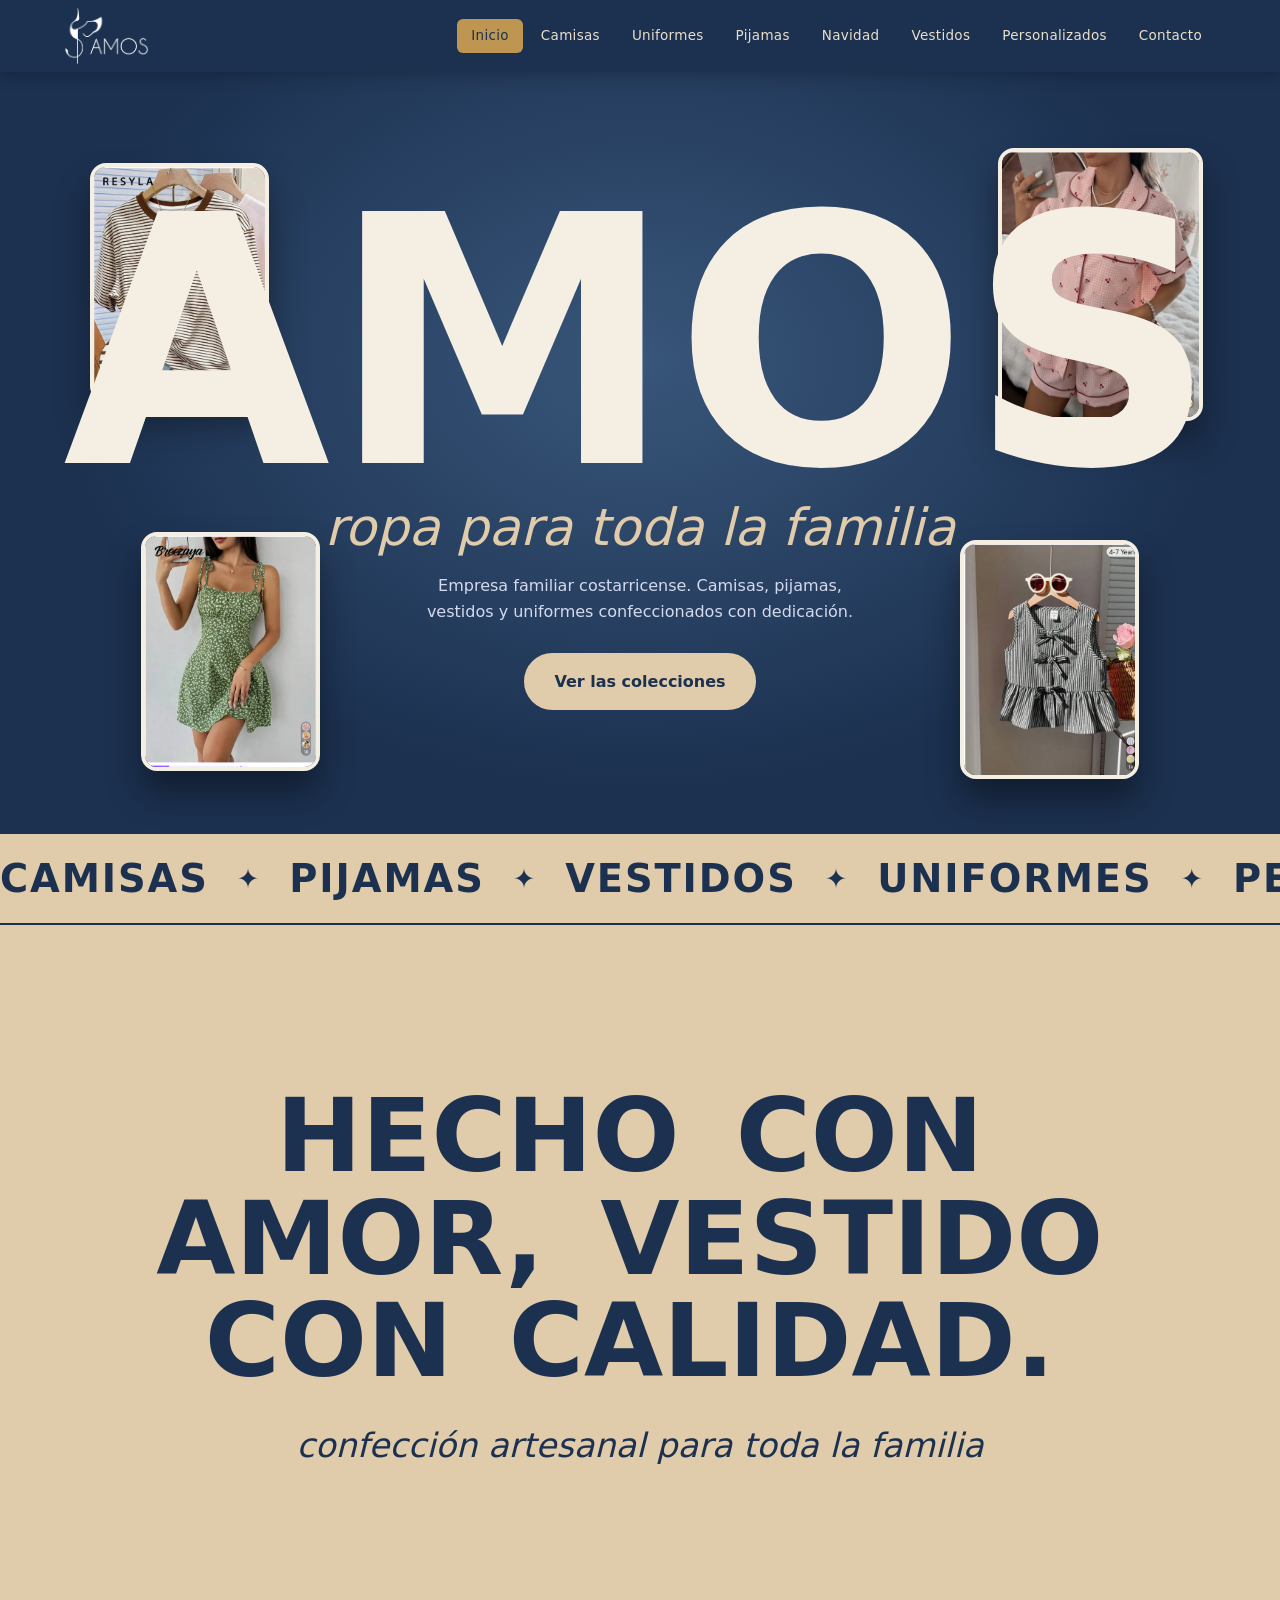
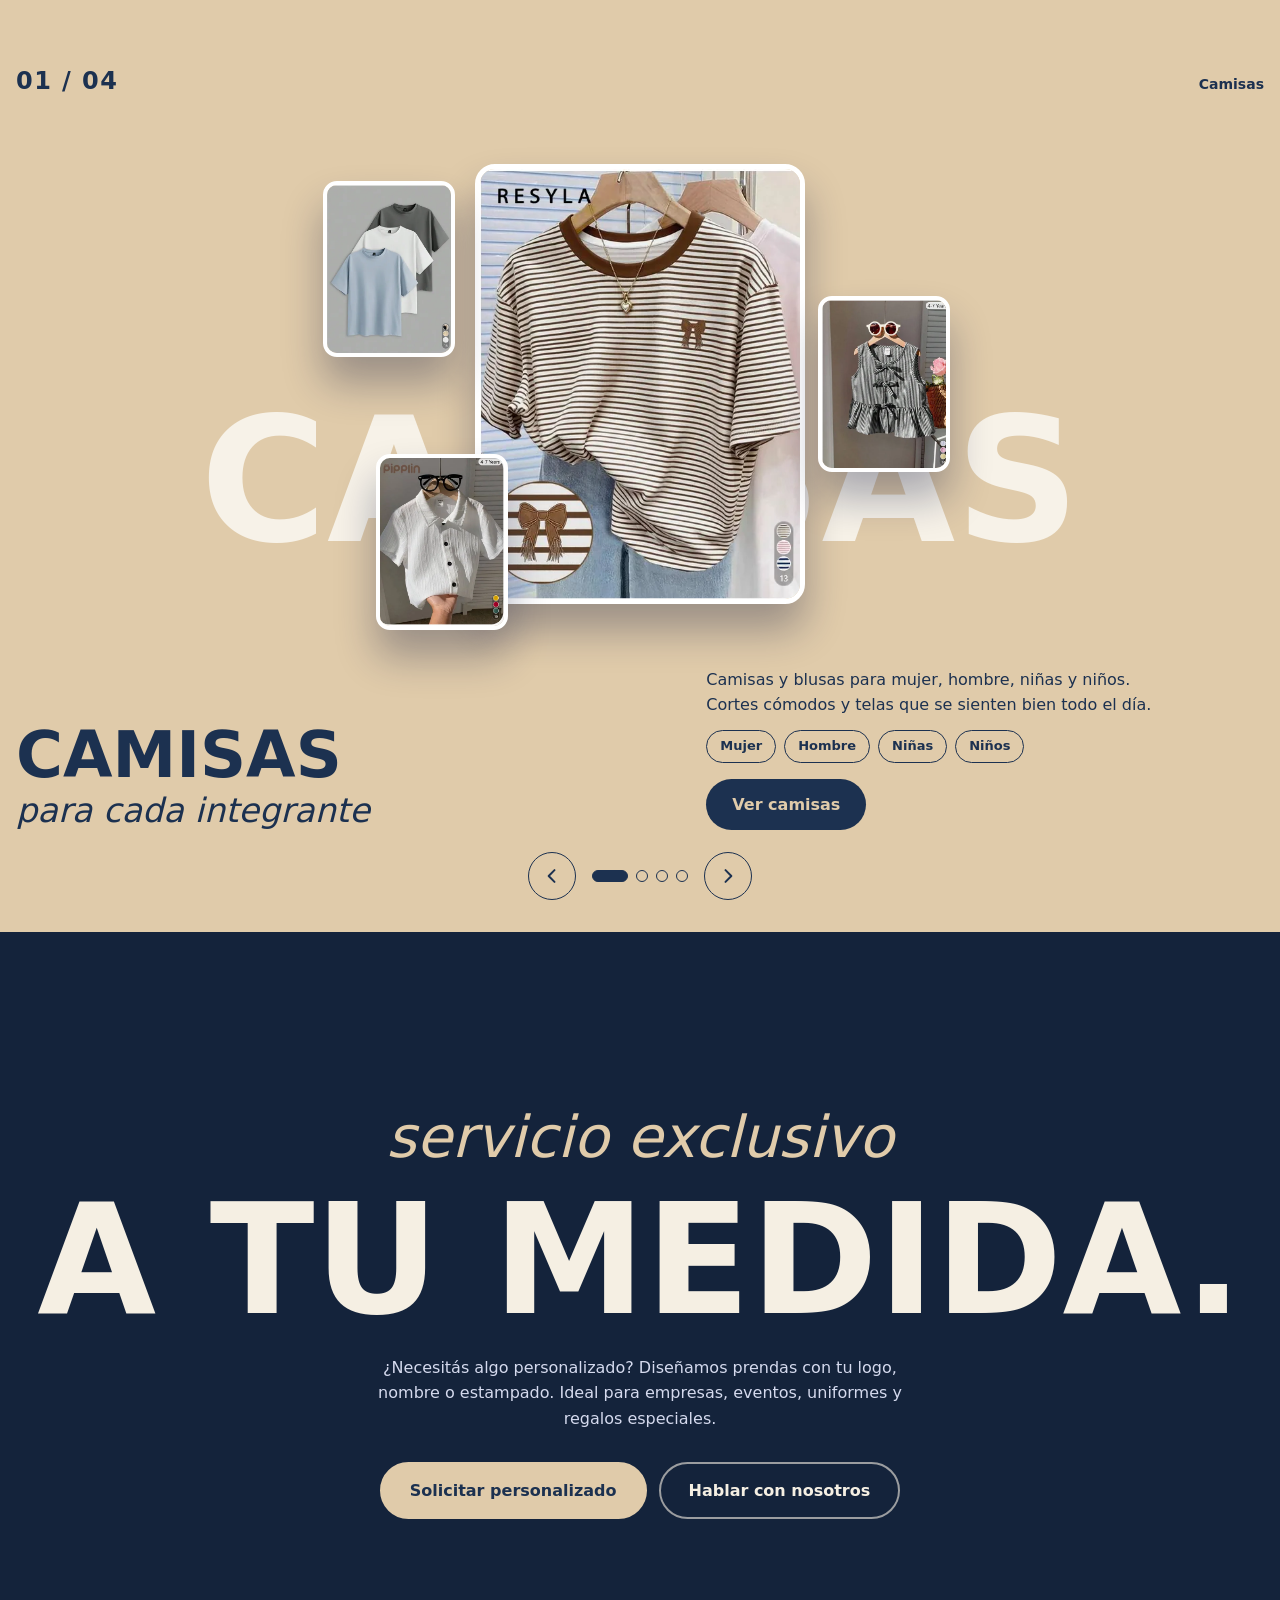
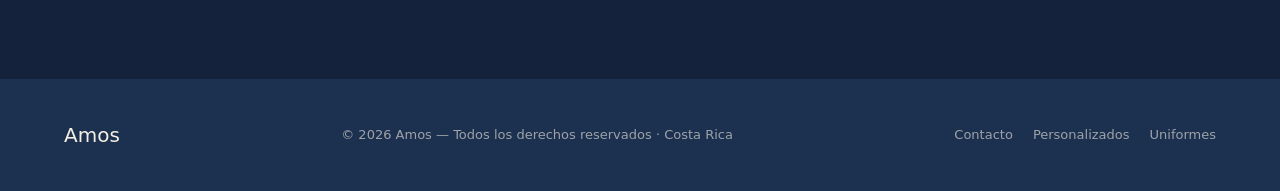
==== commit 6429f937: "Agregar sección navideña con catálogo filtrable de pijamas Nueva página navidad.html con portada, pi" ====
--- a/index.html
+++ b/index.html
@@ -30,6 +30,7 @@
     <a href="camisas.html">Camisas</a>
     <a href="uniformes.html">Uniformes</a>
     <a href="pijamas.html">Pijamas</a>
+    <a href="navidad.html" class="nav-navidad">Navidad</a>
     <a href="vestidos.html">Vestidos</a>
     <a href="personalizados.html">Personalizados</a>
     <a href="contacto.html">Contacto</a>
--- a/styles.css
+++ b/styles.css
@@ -1,6 +1,6 @@
 /* =====================================================
    AMOS — Estilos Globales
-   Paleta: Marino · Rosa · Oro · Marfil
+   Paleta: Navy · Champagne · Marfil (ivory) · Azul francés · Oro
    Tipografía: Caviar Dreams
 ===================================================== */
 
@@ -12,20 +12,19 @@
 
 /* ── Variables ── */
 :root {
-  --cereza:    #C2415F;
-  --cereza2:   #A33150;
-  --oro:        #C9A24D;
-  --marfil:     #FFF8F5;
-  --marfil2:    #FBE7EB;
-  --azul:       #3A5A8C;
-  --azul2:      #2B4670;
+  --oro:        #BE9652;
+  --oro2:       #A07C3C;
+  --marfil:     #F5EFE3;
+  --marfil2:    #EADFCB;
+  --azul:       #7B96B2;
+  --azul2:      #4F6B89;
   --marino:     #1C3150;
-  --gris:       #6F6E85;
+  --gris:       #667286;
   --blanco:     #FFFFFF;
 
-  --shadow-sm: 0 2px 8px rgba(20,39,94,.08);
-  --shadow-md: 0 6px 22px rgba(20,39,94,.13);
-  --shadow-lg: 0 14px 40px rgba(20,39,94,.18);
+  --shadow-sm: 0 2px 8px rgba(28,49,80,.08);
+  --shadow-md: 0 6px 22px rgba(28,49,80,.13);
+  --shadow-lg: 0 14px 40px rgba(28,49,80,.18);
 
   --radius: 14px;
   --radius-sm: 8px;
@@ -98,8 +97,8 @@
 
 .header nav a:hover,
 .header nav a.active {
-  background: var(--cereza);
-  color: var(--blanco);
+  background: var(--oro);
+  color: var(--marino);
 }
 
 /* Hamburger (mobile) */
@@ -149,9 +148,9 @@
   inset: 0;
   background: linear-gradient(
     135deg,
-    rgba(20,39,94,.65) 0%,
-    rgba(196,96,58,.25) 60%,
-    rgba(20,39,94,.5) 100%
+    rgba(28,49,80,.65) 0%,
+    rgba(190,150,82,.25) 60%,
+    rgba(28,49,80,.5) 100%
   );
   z-index: 1;
 }
@@ -167,8 +166,8 @@
   padding: 44px 52px;
   border-radius: var(--radius);
   backdrop-filter: blur(3px);
-  background: rgba(20,39,94,.3);
-  border: 1px solid rgba(253,246,236,.15);
+  background: rgba(28,49,80,.3);
+  border: 1px solid rgba(245,239,227,.15);
   min-width: 380px;
 }
 
@@ -191,7 +190,7 @@
 
 .hero-text p {
   font-size: 17px;
-  color: rgba(253,246,236,.85);
+  color: rgba(245,239,227,.85);
   margin-bottom: 28px;
 }
 
@@ -208,7 +207,7 @@
 .dot {
   width: 8px; height: 8px;
   border-radius: 50%;
-  background: rgba(253,246,236,.4);
+  background: rgba(245,239,227,.4);
   cursor: pointer;
   transition: background .3s, transform .3s;
 }
@@ -223,8 +222,8 @@
 .btn {
   display: inline-block;
   padding: 11px 24px;
-  background: var(--cereza);
-  color: var(--blanco);
+  background: var(--oro);
+  color: var(--marino);
   text-decoration: none;
   border-radius: var(--radius-sm);
   font-weight: 600;
@@ -235,19 +234,19 @@
   cursor: pointer;
 }
 .btn:hover {
-  background: var(--cereza2);
+  background: var(--oro2);
   transform: translateY(-2px);
-  box-shadow: 0 6px 18px rgba(196,96,58,.35);
+  box-shadow: 0 6px 18px rgba(190,150,82,.35);
 }
 
 .btn-outline {
   background: transparent;
-  border: 2px solid var(--cereza);
-  color: var(--cereza);
+  border: 2px solid var(--marino);
+  color: var(--marino);
 }
 .btn-outline:hover {
-  background: var(--cereza);
-  color: var(--blanco);
+  background: var(--marino);
+  color: var(--marfil);
 }
 
 .btn-whatsapp {
@@ -273,7 +272,7 @@
    BANNER DE CATEGORÍA
 =================================================== */
 .page-banner {
-  background: linear-gradient(135deg, var(--marino) 0%, #2C4A7A 100%);
+  background: linear-gradient(135deg, var(--marino) 0%, #3F5C7E 100%);
   padding: 52px 64px;
   color: var(--marfil);
 }
@@ -293,7 +292,7 @@
   font-weight: 700;
 }
 .page-banner p {
-  color: rgba(253,246,236,.7);
+  color: rgba(245,239,227,.7);
   margin-top: 8px;
   font-size: 16px;
 }
@@ -336,7 +335,7 @@
   display: inline-block;
   width: 4px;
   height: 28px;
-  background: var(--cereza);
+  background: var(--oro);
   border-radius: 2px;
   flex-shrink: 0;
 }
@@ -367,7 +366,7 @@
   outline: none;
   transition: border .2s;
 }
-.buscador:focus { border-color: var(--cereza); }
+.buscador:focus { border-color: var(--azul); }
 .buscador::placeholder { color: var(--gris); }
 .search-icon {
   position: absolute;
@@ -424,7 +423,7 @@
   position: absolute;
   bottom: 10px;
   right: 10px;
-  background: rgba(20,39,94,.6);
+  background: rgba(28,49,80,.6);
   color: white;
   border-radius: 6px;
   padding: 4px 8px;
@@ -483,7 +482,7 @@
   margin-bottom: 16px;
 }
 .home-intro-text p {
-  color: rgba(253,246,236,.7);
+  color: rgba(245,239,227,.7);
   font-size: 16px;
   line-height: 1.8;
   margin-bottom: 28px;
@@ -497,8 +496,8 @@
   display: inline-flex;
   align-items: center;
   gap: 6px;
-  background: rgba(253,246,236,.08);
-  border: 1px solid rgba(253,246,236,.15);
+  background: rgba(245,239,227,.08);
+  border: 1px solid rgba(245,239,227,.15);
   border-radius: 99px;
   padding: 6px 14px;
   font-size: 13px;
@@ -515,7 +514,7 @@
 
 /* Stats strip */
 .stats-strip {
-  background: var(--cereza);
+  background: var(--oro);
   display: grid;
   grid-template-columns: repeat(4,1fr);
   text-align: center;
@@ -566,7 +565,7 @@
   content: "";
   position: absolute;
   inset: 0;
-  background: linear-gradient(to top, rgba(20,39,94,.75) 0%, transparent 55%);
+  background: linear-gradient(to top, rgba(28,49,80,.75) 0%, transparent 55%);
 }
 .collection-info {
   position: absolute;
@@ -583,7 +582,7 @@
 }
 .collection-info p {
   font-size: 13px;
-  color: rgba(253,246,236,.8);
+  color: rgba(245,239,227,.8);
   margin-bottom: 14px;
 }
 
@@ -654,7 +653,7 @@
   border-radius: var(--radius);
   padding: 24px;
   box-shadow: var(--shadow-sm);
-  border-top: 3px solid var(--cereza);
+  border-top: 3px solid var(--oro);
 }
 .contact-card .icon {
   font-size: 26px;
@@ -692,8 +691,8 @@
   align-items: center;
   justify-content: center;
   width: 48px; height: 48px;
-  background: var(--cereza);
-  color: white;
+  background: var(--oro);
+  color: var(--marino);
   border-radius: 50%;
   font-family: var(--font-display);
   font-size: 22px;
@@ -708,7 +707,7 @@
 =================================================== */
 footer {
   background: var(--marino);
-  color: rgba(253,246,236,.6);
+  color: rgba(245,239,227,.6);
   padding: 40px 64px;
   display: flex;
   justify-content: space-between;
@@ -724,7 +723,7 @@
 .footer-copy { font-size: 13px; }
 .footer-links { display: flex; gap: 20px; }
 .footer-links a {
-  color: rgba(253,246,236,.6);
+  color: rgba(245,239,227,.6);
   text-decoration: none;
   font-size: 13px;
   transition: color .2s;
--- a/home.css
+++ b/home.css
@@ -1,12 +1,12 @@
 /* =====================================================
    AMOS — Estilos del inicio (carrusel de colecciones)
-   Paleta tomada del Instagram: marino, rosa, oro.
+   Paleta: navy, champagne (arena), marfil, azul francés y oro.
    Las variables de color globales viven en styles.css
 ===================================================== */
 
 :root {
   --f-giant: var(--font-display);
-  --rosa: #F4B8C4;
+  --arena: #E0CBAA;
   --marino-fondo: #14233B;
 }
 
@@ -17,27 +17,27 @@
 .loader { position: fixed; inset: 0; z-index: 2000; background: var(--marino); display: grid; place-items: center; align-content: center; gap: 18px;
   animation: loaderOut .5s ease 1.15s forwards; }
 .loader img { width: 150px; height: auto; }
-.loader p { margin: 0; font-family: var(--f-giant); font-weight: 700; letter-spacing: .3em; color: var(--rosa); font-size: 18px; }
+.loader p { margin: 0; font-family: var(--f-giant); font-weight: 700; letter-spacing: .3em; color: var(--arena); font-size: 18px; }
 .loader .bar { width: 160px; height: 3px; background: rgba(255,255,255,.18); overflow: hidden; }
-.loader .bar i { display: block; height: 100%; background: var(--rosa); transform-origin: left; transform: scaleX(0); animation: fill 1.05s ease forwards; }
+.loader .bar i { display: block; height: 100%; background: var(--arena); transform-origin: left; transform: scaleX(0); animation: fill 1.05s ease forwards; }
 @keyframes fill { to { transform: scaleX(1); } }
 @keyframes loaderOut { to { opacity: 0; visibility: hidden; } }
 
 /* Portada */
 .hero-amos { position: relative; min-height: min(86svh, 760px); display: grid; grid-template-columns: minmax(0, 1fr); place-items: center; align-content: center; text-align: center; overflow: hidden; overflow: clip; isolation: isolate;
   padding: 64px max(16px, env(safe-area-inset-left, 0px)) 56px;
-  background: radial-gradient(ellipse at 50% 38%, #2C4A7A 0%, var(--marino) 64%); color: #FFF8F5; }
-.hero-amos h1 { margin: 0; font-family: var(--f-giant); font-weight: 700; font-size: clamp(5rem, 27vw, 25rem); line-height: .82; letter-spacing: 0; text-transform: uppercase; color: #FFF8F5; max-width: 100%; }
+  background: radial-gradient(ellipse at 50% 38%, #38567A 0%, var(--marino) 64%); color: #F5EFE3; }
+.hero-amos h1 { margin: 0; font-family: var(--f-giant); font-weight: 700; font-size: clamp(5rem, 27vw, 25rem); line-height: .82; letter-spacing: 0; text-transform: uppercase; color: #F5EFE3; max-width: 100%; }
 .script { font-family: var(--font-display); font-style: italic; font-weight: 400; }
-.hero-amos .script { font-size: clamp(1.7rem, 4.4vw, 3.2rem); color: var(--rosa); margin: 14px 0 0; line-height: 1.1; }
+.hero-amos .script { font-size: clamp(1.7rem, 4.4vw, 3.2rem); color: var(--arena); margin: 14px 0 0; line-height: 1.1; }
 .hero-amos .lead { max-width: 46ch; margin: 18px auto 28px; color: #D5DAEE; }
-.cta { display: inline-flex; align-items: center; gap: 10px; background: var(--rosa); color: var(--marino); font-weight: 700; padding: 14px 28px; border-radius: 999px; border: 2px solid var(--rosa); text-decoration: none; transition: transform .2s ease, background .2s ease; }
-.cta:hover { transform: translateY(-2px); background: #fbd0d8; }
-.cta.ghost { background: transparent; color: #FFF8F5; border-color: rgba(255,248,245,.6); }
+.cta { display: inline-flex; align-items: center; gap: 10px; background: var(--arena); color: var(--marino); font-weight: 700; padding: 14px 28px; border-radius: 999px; border: 2px solid var(--arena); text-decoration: none; transition: transform .2s ease, background .2s ease; }
+.cta:hover { transform: translateY(-2px); background: #ECDDC2; }
+.cta.ghost { background: transparent; color: #F5EFE3; border-color: rgba(245,239,227,.6); }
 .cta.ghost:hover { background: rgba(255,255,255,.1); }
 
 .float { position: absolute; width: clamp(84px, 14vw, 190px); aspect-ratio: 3 / 4; z-index: -1; transform: translate(calc(var(--hx, 0) * var(--d) * 1px), calc(var(--hy, 0) * var(--d) * 1px)); transition: transform .35s ease-out; }
-.float img { width: 100%; height: 100%; object-fit: cover; border: 4px solid #FFF8F5; border-radius: 16px; box-shadow: 0 22px 34px rgba(0,0,0,.4); animation: sway var(--t, 9s) ease-in-out infinite alternate; display: block; }
+.float img { width: 100%; height: 100%; object-fit: cover; border: 4px solid #F5EFE3; border-radius: 16px; box-shadow: 0 22px 34px rgba(0,0,0,.4); animation: sway var(--t, 9s) ease-in-out infinite alternate; display: block; }
 .float.a { left: 7%; top: 12%; --d: 26; --t: 8s; }
 .float.b { right: 6%; top: 10%; --d: -34; --t: 10s; width: clamp(96px, 16vw, 220px); }
 .float.c { left: 11%; bottom: 8%; --d: -22; --t: 7s; }
@@ -45,21 +45,21 @@
 @keyframes sway { from { transform: rotate(-7deg) translateY(-6px); } to { transform: rotate(7deg) translateY(8px); } }
 
 /* Cinta */
-.marquee { background: var(--rosa); color: var(--marino); overflow: hidden; white-space: nowrap; border-block: 2px solid var(--marino); }
+.marquee { background: var(--arena); color: var(--marino); overflow: hidden; white-space: nowrap; border-block: 2px solid var(--marino); }
 .marquee div { display: inline-flex; gap: 28px; padding: 14px 0; animation: scrollx 30s linear infinite; font-family: var(--f-giant); font-weight: 700; font-size: clamp(1.4rem, 3.2vw, 2.4rem); letter-spacing: .05em; }
 .marquee span { display: inline-flex; align-items: center; gap: 28px; }
 .marquee i { font-style: normal; font-size: .7em; }
 @keyframes scrollx { to { transform: translateX(-50%); } }
 
 /* Frase que se ilumina al hacer scroll */
-.say { background: var(--rosa); color: var(--marino); padding-block: clamp(72px, 13vw, 160px); }
+.say { background: var(--arena); color: var(--marino); padding-block: clamp(72px, 13vw, 160px); }
 .say p { margin: 0 auto; max-width: 15ch; font-family: var(--f-giant); font-weight: 700; font-size: clamp(2.4rem, 8vw, 7rem); line-height: 1; text-transform: uppercase; text-wrap: balance; text-align: center; }
 .say .w { display: inline-block; margin-right: .2em; opacity: .3; transition: opacity .35s ease; }
 .say .w.lit { opacity: 1; }
 .say small { display: block; margin: 26px auto 0; text-align: center; font-family: var(--font-display); font-style: italic; font-size: clamp(1.3rem, 3vw, 2.1rem); }
 
 /* Carrusel */
-.stage { --ink: #1C3150; --wc: #FFF6F8; --bgc: #F4B8C4; position: relative; min-height: min(100svh, 900px); overflow: hidden; overflow: clip; isolation: isolate; color: var(--ink); transition: color .6s ease;
+.stage { --ink: #1C3150; --wc: #F7F2E8; --bgc: #E0CBAA; position: relative; min-height: min(100svh, 900px); overflow: hidden; overflow: clip; isolation: isolate; color: var(--ink); transition: color .6s ease;
   display: grid; grid-template-rows: auto 1fr auto; padding: 30px max(16px, env(safe-area-inset-left, 0px)) 32px; }
 .bgs { position: absolute; inset: 0; z-index: -3; }
 .bgl { position: absolute; inset: 0; }
@@ -100,8 +100,8 @@
 .stage :focus-visible, .cta:focus-visible { outline: 3px solid currentColor; outline-offset: 3px; }
 
 /* Cierre */
-.close { background: var(--marino-fondo); color: #FFF8F5; text-align: center; padding-block: clamp(80px, 13vw, 160px); }
-.close .script { font-size: clamp(1.8rem, 5vw, 3.6rem); color: var(--rosa); margin: 0 0 6px; }
+.close { background: var(--marino-fondo); color: #F5EFE3; text-align: center; padding-block: clamp(80px, 13vw, 160px); }
+.close .script { font-size: clamp(1.8rem, 5vw, 3.6rem); color: var(--arena); margin: 0 0 6px; }
 .close h2 { margin: 0 auto; font-family: var(--f-giant); font-weight: 700; text-transform: uppercase; font-size: clamp(3rem, 12vw, 10rem); line-height: .9; }
 .close .lead { max-width: 52ch; margin: 26px auto 30px; color: #D5DAEE; }
 .close .actions { display: flex; flex-wrap: wrap; justify-content: center; gap: 12px; }
